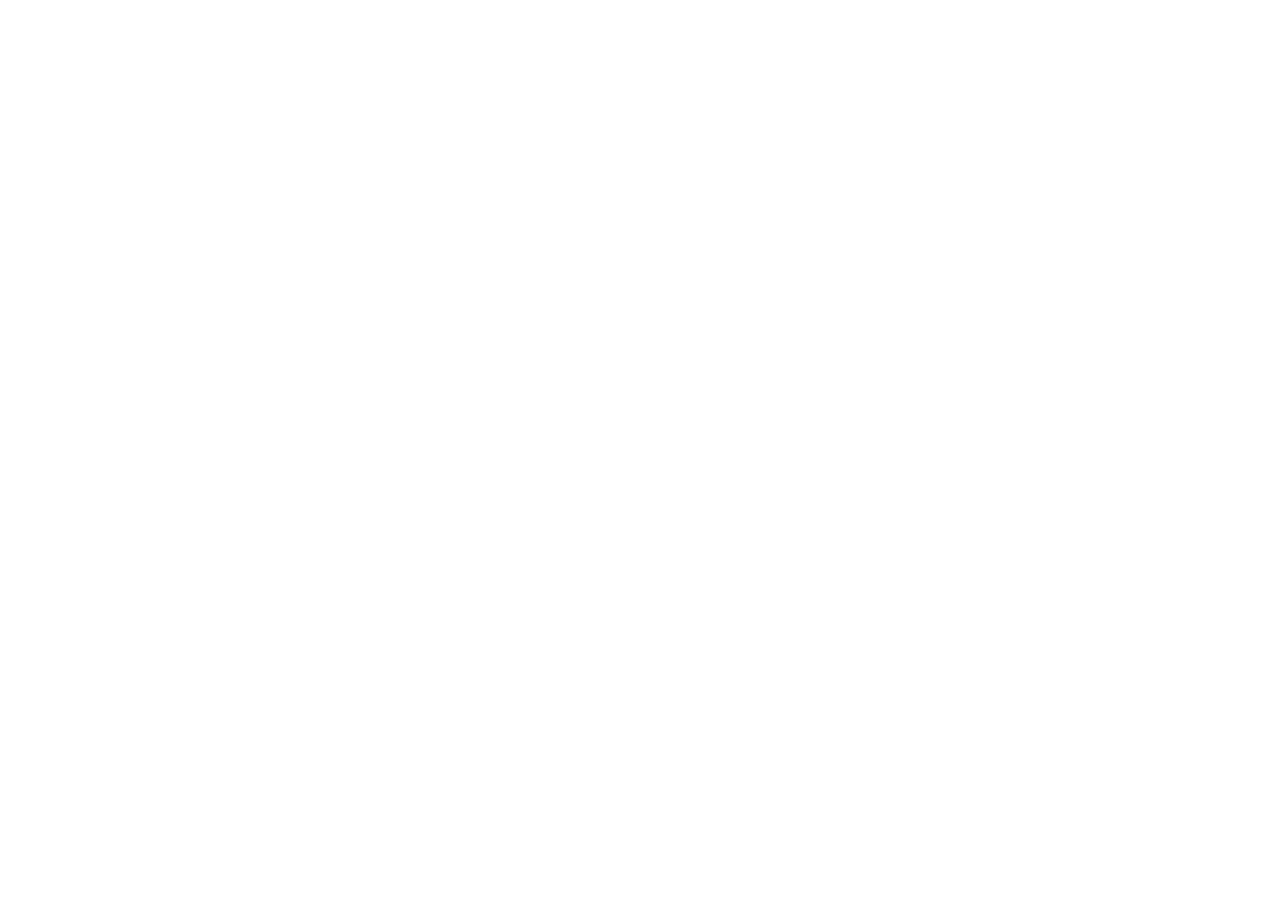
==== index.html @ d4f6c29e "Primeiro commit - Prazo Certo" ====
<!DOCTYPE html>
<html lang="en">
<head>
    <meta charset="UTF-8">
    <meta name="viewport" content="width=device-width, initial-scale=1.0">
    <title>Prazo Certo</title>
</head>
<body>
    
</body>
</html>
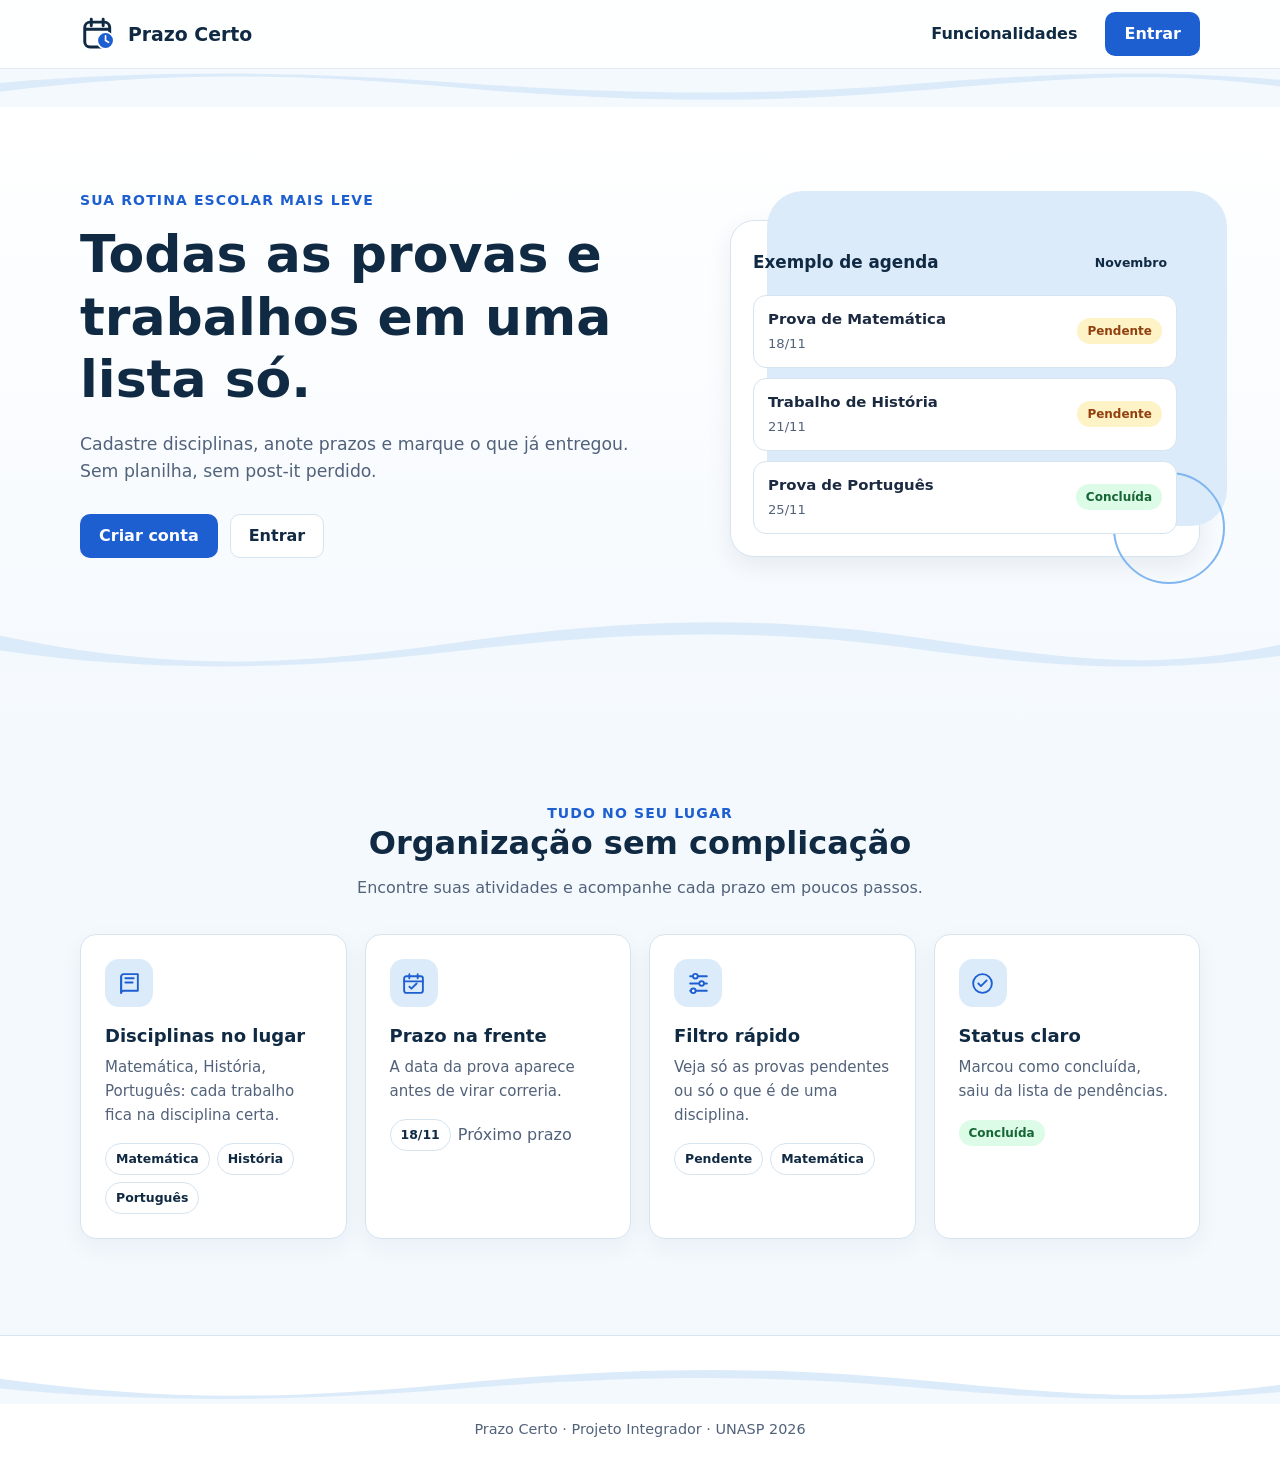
==== commit 3145f751: "Inicio FrontEnd" ====
--- a/index.html
+++ b/index.html
@@ -1,11 +1,131 @@
-<!DOCTYPE html>
-<html lang="en">
+<!doctype html>
+<html lang="pt-BR">
 <head>
-    <meta charset="UTF-8">
-    <meta name="viewport" content="width=device-width, initial-scale=1.0">
-    <title>Prazo Certo</title>
+  <meta charset="utf-8">
+  <meta name="viewport" content="width=device-width, initial-scale=1">
+  <meta name="description" content="Organize provas, trabalhos e prazos escolares em uma agenda simples.">
+  <title>Prazo Certo — sua agenda escolar</title>
+  <link rel="icon" href="img/favicon.svg" type="image/svg+xml">
+  <link rel="stylesheet" href="css/estilo.css">
 </head>
 <body>
-    
+  <header class="site-header" aria-label="Cabeçalho principal">
+    <div class="container header-inner">
+      <a class="brand" href="index.html" aria-label="Prazo Certo — início">
+        <img src="img/logo.svg" width="38" height="38" alt="">
+        <span>Prazo Certo</span>
+      </a>
+      <nav class="header-nav" aria-label="Navegação principal">
+        <a class="features-link" href="#funcionalidades">Funcionalidades</a>
+        <a class="button" href="pages/login.html">Entrar</a>
+      </nav>
+    </div>
+  </header>
+  <img class="hero-wave hero-wave--top" src="img/onda.svg" width="1440" height="120" alt="">
+
+  <main aria-label="Conteúdo principal">
+    <section class="hero" aria-label="Apresentação do Prazo Certo">
+      <div class="container hero-grid">
+        <div class="hero-copy">
+          <p class="eyebrow">Sua rotina escolar mais leve</p>
+          <h1>Todas as provas e trabalhos em uma lista só.</h1>
+          <p>Cadastre disciplinas, anote prazos e marque o que já entregou. Sem planilha, sem post-it perdido.</p>
+          <div class="hero-actions">
+            <a class="button" href="pages/cadastro.html">Criar conta</a>
+            <a class="button button--secondary" href="pages/login.html">Entrar</a>
+          </div>
+        </div>
+
+        <div class="hero-visual">
+          <img class="hero-art" src="img/hero-calendario.svg" width="480" height="360" alt="">
+          <div class="hero-preview" aria-label="Exemplo de agenda">
+          <div class="preview-top">
+            <strong>Exemplo de agenda</strong>
+            <span class="preview-date">Novembro</span>
+          </div>
+          <ul class="preview-list">
+            <li class="preview-item">
+              <div>
+                <strong>Prova de Matemática</strong>
+                <time datetime="2026-11-18">18/11</time>
+              </div>
+              <span class="badge badge--pending">Pendente</span>
+            </li>
+            <li class="preview-item">
+              <div>
+                <strong>Trabalho de História</strong>
+                <time datetime="2026-11-21">21/11</time>
+              </div>
+              <span class="badge badge--pending">Pendente</span>
+            </li>
+            <li class="preview-item">
+              <div>
+                <strong>Prova de Português</strong>
+                <time datetime="2026-11-25">25/11</time>
+              </div>
+              <span class="badge badge--done">Concluída</span>
+            </li>
+          </ul>
+          </div>
+        </div>
+      </div>
+      <img class="hero-wave" src="img/onda.svg" width="1440" height="120" alt="">
+    </section>
+
+    <section class="features" id="funcionalidades" aria-label="Funcionalidades do Prazo Certo">
+      <div class="container">
+        <div class="section-heading">
+          <p class="eyebrow">Tudo no seu lugar</p>
+          <h2>Organização sem complicação</h2>
+          <p>Encontre suas atividades e acompanhe cada prazo em poucos passos.</p>
+        </div>
+
+        <div class="feature-grid">
+          <article class="feature-card">
+            <div class="feature-icon" aria-hidden="true">
+              <svg width="25" height="25" viewBox="0 0 24 24" fill="none" stroke="currentColor" stroke-width="1.8" stroke-linecap="round" stroke-linejoin="round"><path d="M4 5.5A2.5 2.5 0 0 1 6.5 3H20v16H6.5A2.5 2.5 0 0 0 4 21V5.5Z"/><path d="M4 5.5V21M8 7h8M8 11h7"/></svg>
+            </div>
+            <h3>Disciplinas no lugar</h3>
+            <p>Matemática, História, Português: cada trabalho fica na disciplina certa.</p>
+            <div class="feature-example" aria-label="Exemplos de disciplinas">
+              <span class="chip">Matemática</span><span class="chip">História</span><span class="chip">Português</span>
+            </div>
+          </article>
+
+          <article class="feature-card">
+            <div class="feature-icon" aria-hidden="true">
+              <svg width="25" height="25" viewBox="0 0 24 24" fill="none" stroke="currentColor" stroke-width="1.8" stroke-linecap="round" stroke-linejoin="round"><rect x="3" y="5" width="18" height="16" rx="2"/><path d="M16 3v4M8 3v4M3 10h18"/><path d="m8 15 2 2 5-5"/></svg>
+            </div>
+            <h3>Prazo na frente</h3>
+            <p>A data da prova aparece antes de virar correria.</p>
+            <div class="feature-example"><span class="chip">18/11</span><span class="muted">Próximo prazo</span></div>
+          </article>
+
+          <article class="feature-card">
+            <div class="feature-icon" aria-hidden="true">
+              <svg width="25" height="25" viewBox="0 0 24 24" fill="none" stroke="currentColor" stroke-width="1.8" stroke-linecap="round" stroke-linejoin="round"><path d="M4 5h16M4 12h16M4 19h16"/><circle cx="9" cy="5" r="2.2" fill="#fff"/><circle cx="15" cy="12" r="2.2" fill="#fff"/><circle cx="7" cy="19" r="2.2" fill="#fff"/></svg>
+            </div>
+            <h3>Filtro rápido</h3>
+            <p>Veja só as provas pendentes ou só o que é de uma disciplina.</p>
+            <div class="feature-example"><span class="chip">Pendente</span><span class="chip">Matemática</span></div>
+          </article>
+
+          <article class="feature-card">
+            <div class="feature-icon" aria-hidden="true">
+              <svg width="25" height="25" viewBox="0 0 24 24" fill="none" stroke="currentColor" stroke-width="1.8" stroke-linecap="round" stroke-linejoin="round"><circle cx="12" cy="12" r="9"/><path d="m8 12 2.5 2.5L16 9"/></svg>
+            </div>
+            <h3>Status claro</h3>
+            <p>Marcou como concluída, saiu da lista de pendências.</p>
+            <div class="feature-example"><span class="badge badge--done">Concluída</span></div>
+          </article>
+        </div>
+      </div>
+    </section>
+  </main>
+
+  <footer class="site-footer" aria-label="Rodapé">
+    <img class="footer-wave" src="img/onda.svg" width="1440" height="120" alt="">
+    <div class="container"><p>Prazo Certo · Projeto Integrador · UNASP 2026</p></div>
+  </footer>
 </body>
-</html>+</html>
--- a/css/estilo.css
+++ b/css/estilo.css
@@ -0,0 +1,1436 @@
+:root {
+  --azul-noite: #102A43;
+  --azul-noite-2: #0B1F33;
+  --azul-acao: #1D5FD1;
+  --azul-acao-hover: #174BA8;
+  --azul-300: #7FB6F0;
+  --azul-100: #DCEBFA;
+  --fundo: #F4F9FE;
+  --superficie: #FFFFFF;
+  --borda: #D6E4F0;
+  --texto: #1B2A41;
+  --texto-suave: #52627A;
+  --ambar-fundo: #FEF3C7;
+  --ambar-texto: #92400E;
+  --verde-fundo: #DCFCE7;
+  --verde-texto: #166534;
+  --vermelho: #B42318;
+  --vermelho-hover: #912018;
+  --foco: #1D5FD1;
+  --foco-claro: #8CC8FF;
+}
+
+*,
+*::before,
+*::after {
+  box-sizing: border-box;
+}
+
+html {
+  scroll-behavior: smooth;
+  scroll-padding-top: 88px;
+}
+
+body {
+  min-width: 320px;
+  min-height: 100dvh;
+  margin: 0;
+  color: var(--texto);
+  background: var(--fundo);
+  font-family: "Nunito Sans", "Segoe UI", system-ui, sans-serif;
+  font-size: 16px;
+  line-height: 1.6;
+}
+
+h1,
+h2,
+h3,
+p {
+  margin-top: 0;
+}
+
+h1,
+h2,
+h3 {
+  color: var(--azul-noite);
+  font-family: "Nunito", "Segoe UI", system-ui, sans-serif;
+  font-weight: 800;
+  line-height: 1.2;
+}
+
+h1 {
+  font-size: clamp(2rem, 1.4rem + 3vw, 3.25rem);
+  overflow-wrap: anywhere;
+}
+
+h2 {
+  font-size: clamp(1.5rem, 1.2rem + 1.5vw, 2rem);
+}
+
+h3 {
+  font-size: 1.125rem;
+}
+
+p {
+  color: var(--texto-suave);
+}
+
+a {
+  color: var(--azul-acao);
+  text-underline-offset: 3px;
+  transition: color 150ms ease;
+}
+
+a:hover {
+  color: var(--azul-acao-hover);
+}
+
+button,
+input,
+select,
+textarea {
+  font: inherit;
+}
+
+button,
+.button {
+  display: inline-flex;
+  min-height: 44px;
+  align-items: center;
+  justify-content: center;
+  gap: 8px;
+  padding: 10px 18px;
+  border: 1px solid transparent;
+  border-radius: 10px;
+  background: var(--azul-acao);
+  color: #fff;
+  cursor: pointer;
+  font-weight: 700;
+  line-height: 1.25;
+  text-align: center;
+  text-decoration: none;
+  transition: background-color 150ms ease, border-color 150ms ease, color 150ms ease, transform 150ms ease;
+}
+
+button:hover,
+.button:hover {
+  background: var(--azul-acao-hover);
+  color: #fff;
+}
+
+button:active,
+.button:active {
+  transform: translateY(1px);
+}
+
+button:disabled {
+  cursor: not-allowed;
+  opacity: .6;
+}
+
+.button--secondary,
+.button--outline {
+  border-color: var(--borda);
+  background: var(--superficie);
+  color: var(--azul-noite);
+}
+
+.button--secondary:hover,
+.button--outline:hover {
+  border-color: var(--azul-300);
+  background: var(--azul-100);
+  color: var(--azul-noite);
+}
+
+.button--danger,
+button.button--danger {
+  background: var(--vermelho);
+}
+
+.button--danger:hover,
+button.button--danger:hover {
+  background: var(--vermelho-hover);
+}
+
+button:focus-visible,
+a:focus-visible,
+input:focus-visible,
+select:focus-visible,
+textarea:focus-visible,
+summary:focus-visible {
+  outline: 3px solid var(--foco);
+  outline-offset: 2px;
+}
+
+img,
+svg {
+  max-width: 100%;
+}
+
+svg {
+  flex: 0 0 auto;
+}
+
+.skip-link {
+  position: fixed;
+  z-index: 1000;
+  top: 8px;
+  left: 8px;
+  padding: 10px 14px;
+  transform: translateY(-150%);
+  border-radius: 8px;
+  background: #fff;
+  color: var(--azul-noite);
+}
+
+.skip-link:focus {
+  transform: translateY(0);
+}
+
+.container {
+  width: min(100% - 32px, 1120px);
+  margin-inline: auto;
+}
+
+.eyebrow {
+  margin-bottom: 12px;
+  color: var(--azul-acao);
+  font-size: .875rem;
+  font-weight: 800;
+  letter-spacing: .08em;
+  text-transform: uppercase;
+}
+
+.muted {
+  color: var(--texto-suave);
+}
+
+.brand {
+  display: inline-flex;
+  align-items: center;
+  gap: 10px;
+  color: var(--azul-noite);
+  font-family: "Nunito", "Segoe UI", system-ui, sans-serif;
+  font-size: 1.18rem;
+  font-weight: 800;
+  text-decoration: none;
+  white-space: nowrap;
+}
+
+.brand img {
+  width: 38px;
+  height: 38px;
+}
+
+/* Landing page */
+.site-header {
+  position: relative;
+  z-index: 5;
+  min-height: 68px;
+  border-bottom: 1px solid rgba(214, 228, 240, .72);
+  background: rgba(255, 255, 255, .94);
+}
+
+.header-inner {
+  display: flex;
+  min-height: 68px;
+  align-items: center;
+  justify-content: space-between;
+  gap: 16px;
+}
+
+.header-nav {
+  display: flex;
+  align-items: center;
+  gap: 28px;
+}
+
+.header-nav a:not(.button) {
+  color: var(--azul-noite);
+  font-weight: 700;
+  text-decoration: none;
+}
+
+.header-nav a:not(.button):hover {
+  color: var(--azul-acao);
+}
+
+.hero {
+  position: relative;
+  overflow: hidden;
+  padding: 64px 0 76px;
+  background: linear-gradient(180deg, #fff 0%, var(--fundo) 100%);
+}
+
+.hero-grid {
+  display: grid;
+  align-items: center;
+  gap: 48px;
+}
+
+.hero-copy {
+  position: relative;
+  z-index: 2;
+}
+
+.hero-copy h1 {
+  max-width: 650px;
+  margin-bottom: 20px;
+}
+
+.hero-copy > p:not(.eyebrow) {
+  max-width: 570px;
+  margin-bottom: 28px;
+  font-size: 1.08rem;
+}
+
+.hero-actions {
+  display: flex;
+  flex-wrap: wrap;
+  gap: 12px;
+}
+
+.hero-visual {
+  position: relative;
+  width: min(100%, 470px);
+  justify-self: center;
+}
+
+.hero-art {
+  position: absolute;
+  z-index: 0;
+  right: -18px;
+  bottom: -38px;
+  width: 100%;
+  height: auto;
+  pointer-events: none;
+}
+
+.hero-preview {
+  position: relative;
+  z-index: 1;
+  width: 100%;
+  margin-top: 30px;
+  padding: 28px 22px 22px;
+  border: 1px solid var(--borda);
+  border-radius: 24px;
+  background: var(--superficie);
+  box-shadow: 0 8px 24px rgba(16, 42, 67, .08);
+}
+
+.hero-preview::before {
+  position: absolute;
+  z-index: -1;
+  inset: -30px -28px 30px 36px;
+  border-radius: 36px;
+  background: var(--azul-100);
+  content: "";
+}
+
+.hero-preview::after {
+  position: absolute;
+  z-index: -1;
+  right: -26px;
+  bottom: -28px;
+  width: 112px;
+  height: 112px;
+  border: 2px solid var(--azul-300);
+  border-radius: 50%;
+  content: "";
+}
+
+.preview-top {
+  display: flex;
+  align-items: center;
+  justify-content: space-between;
+  gap: 12px;
+  margin-bottom: 18px;
+}
+
+.preview-top strong {
+  color: var(--azul-noite);
+  font-family: "Nunito", "Segoe UI", system-ui, sans-serif;
+  font-size: 1.05rem;
+}
+
+.preview-date {
+  padding: 4px 10px;
+  border-radius: 999px;
+  background: var(--azul-100);
+  color: var(--azul-noite);
+  font-size: .78rem;
+  font-weight: 800;
+}
+
+.preview-list {
+  display: grid;
+  gap: 10px;
+  margin: 0;
+  padding: 0;
+  list-style: none;
+}
+
+.preview-item {
+  display: flex;
+  align-items: center;
+  justify-content: space-between;
+  gap: 12px;
+  padding: 13px 14px;
+  border: 1px solid var(--borda);
+  border-radius: 13px;
+  background: #fff;
+}
+
+.preview-item strong {
+  display: block;
+  color: var(--texto);
+  font-size: .93rem;
+  line-height: 1.35;
+}
+
+.preview-item time {
+  display: block;
+  margin-top: 4px;
+  color: var(--texto-suave);
+  font-size: .82rem;
+}
+
+.badge {
+  display: inline-flex;
+  min-height: 26px;
+  align-items: center;
+  justify-content: center;
+  padding: 4px 10px;
+  border-radius: 999px;
+  font-size: .75rem;
+  font-weight: 800;
+  line-height: 1.2;
+  white-space: nowrap;
+}
+
+.badge--pending {
+  background: var(--ambar-fundo);
+  color: var(--ambar-texto);
+}
+
+.badge--done {
+  background: var(--verde-fundo);
+  color: var(--verde-texto);
+}
+
+.badge--neutral {
+  background: #EEF3F8;
+  color: var(--azul-noite);
+}
+
+.hero-wave {
+  display: block;
+  width: 100%;
+  height: 64px;
+  margin-top: 52px;
+}
+
+.hero-wave--top {
+  height: 38px;
+  margin-top: 0;
+  transform: scaleY(-1);
+}
+
+.footer-wave {
+  display: block;
+  width: 100%;
+  height: 42px;
+  margin-bottom: 14px;
+}
+
+.features {
+  padding: 36px 0 76px;
+}
+
+.section-heading {
+  max-width: 650px;
+  margin: 0 auto 34px;
+  text-align: center;
+}
+
+.section-heading h2 {
+  margin-bottom: 12px;
+}
+
+.section-heading p {
+  margin-bottom: 0;
+}
+
+.feature-grid {
+  display: grid;
+  grid-template-columns: 1fr;
+  gap: 16px;
+}
+
+.feature-card {
+  min-height: 220px;
+  padding: 24px;
+  border: 1px solid var(--borda);
+  border-radius: 16px;
+  background: #fff;
+  box-shadow: 0 8px 24px rgba(16, 42, 67, .05);
+}
+
+.feature-icon {
+  display: grid;
+  width: 48px;
+  height: 48px;
+  place-items: center;
+  margin-bottom: 18px;
+  border-radius: 14px;
+  background: var(--azul-100);
+  color: var(--azul-acao);
+}
+
+.feature-card h3 {
+  margin-bottom: 8px;
+}
+
+.feature-card p {
+  margin-bottom: 16px;
+  font-size: .94rem;
+}
+
+.feature-example {
+  display: flex;
+  min-height: 28px;
+  flex-wrap: wrap;
+  align-items: center;
+  gap: 7px;
+}
+
+.chip {
+  display: inline-flex;
+  align-items: center;
+  padding: 5px 10px;
+  border: 1px solid var(--borda);
+  border-radius: 999px;
+  background: #fff;
+  color: var(--azul-noite);
+  font-size: .78rem;
+  font-weight: 700;
+}
+
+.site-footer {
+  padding: 26px 0;
+  border-top: 1px solid var(--borda);
+  background: #fff;
+  text-align: center;
+}
+
+.site-footer p {
+  margin: 0;
+  font-size: .9rem;
+}
+
+/* Login and registration */
+.auth-layout {
+  display: grid;
+  min-height: 100dvh;
+  background: var(--fundo);
+}
+
+.auth-brand-panel {
+  position: relative;
+  overflow: hidden;
+  display: flex;
+  min-height: 120px;
+  flex-direction: column;
+  justify-content: center;
+  padding: 22px 24px;
+  background-color: var(--azul-noite);
+  background-image: radial-gradient(rgba(127, 182, 240, .19) 1px, transparent 1px);
+  background-size: 18px 18px;
+  color: #fff;
+}
+
+.brand--light {
+  color: #fff;
+}
+
+.brand--light img {
+  width: 36px;
+  height: 36px;
+}
+
+.auth-brand-content {
+  width: min(100%, 480px);
+  margin-inline: auto;
+}
+
+.auth-brand-panel h1 {
+  margin: 18px 0 8px;
+  color: #fff;
+  font-size: clamp(1.7rem, 1.3rem + 1.5vw, 2.35rem);
+}
+
+.auth-brand-panel > .auth-brand-content > p {
+  max-width: 390px;
+  margin-bottom: 0;
+  color: #DCEBFA;
+}
+
+.auth-timeline {
+  display: none;
+  margin: 34px 0 0;
+  padding: 0;
+  list-style: none;
+}
+
+.auth-timeline li {
+  position: relative;
+  min-height: 58px;
+  padding: 0 0 23px 34px;
+  color: #fff;
+  font-weight: 700;
+}
+
+.auth-timeline li::before {
+  position: absolute;
+  top: 7px;
+  left: 0;
+  width: 13px;
+  height: 13px;
+  border: 3px solid var(--azul-300);
+  border-radius: 50%;
+  background: var(--azul-noite);
+  content: "";
+}
+
+.auth-timeline li:not(:last-child)::after {
+  position: absolute;
+  top: 22px;
+  bottom: -1px;
+  left: 6px;
+  border-left: 2px dashed rgba(220, 235, 250, .55);
+  content: "";
+}
+
+.auth-timeline time {
+  display: block;
+  color: #B9D8F8;
+  font-size: .85rem;
+  font-weight: 600;
+}
+
+.auth-main {
+  display: grid;
+  place-items: center;
+  padding: 28px 16px;
+}
+
+.auth-card {
+  width: min(100%, 420px);
+  padding: 24px;
+  border: 1px solid var(--borda);
+  border-radius: 24px;
+  background: #fff;
+  box-shadow: 0 8px 24px rgba(16, 42, 67, .08);
+}
+
+.auth-card h2 {
+  margin-bottom: 8px;
+}
+
+.auth-card > p {
+  margin-bottom: 24px;
+}
+
+.form-stack,
+.field-group {
+  display: grid;
+  gap: 16px;
+}
+
+.field {
+  display: grid;
+  gap: 7px;
+}
+
+.field label {
+  color: var(--azul-noite);
+  font-size: .9rem;
+  font-weight: 800;
+}
+
+.field input,
+.field select,
+.field textarea {
+  width: 100%;
+  min-height: 46px;
+  padding: 10px 12px;
+  border: 1px solid #AFC4D8;
+  border-radius: 10px;
+  background: #fff;
+  color: var(--texto);
+}
+
+.field textarea {
+  min-height: 110px;
+  resize: vertical;
+}
+
+.field input::placeholder,
+.field textarea::placeholder {
+  color: #66768A;
+  opacity: 1;
+}
+
+.field input:focus,
+.field select:focus,
+.field textarea:focus {
+  border-color: var(--foco);
+}
+
+.field-help {
+  margin: -8px 0 0;
+  font-size: .8rem;
+}
+
+.form-error {
+  padding: 10px 12px;
+  border: 1px solid #F3B6B1;
+  border-radius: 10px;
+  background: #FEF2F1;
+  color: var(--vermelho);
+  font-size: .9rem;
+  font-weight: 700;
+}
+
+.auth-submit {
+  width: 100%;
+  margin-top: 4px;
+}
+
+.auth-divider {
+  display: flex;
+  align-items: center;
+  gap: 12px;
+  margin: 18px 0;
+  color: var(--texto-suave);
+  font-size: .85rem;
+}
+
+.auth-divider::before,
+.auth-divider::after {
+  height: 1px;
+  flex: 1;
+  background: var(--borda);
+  content: "";
+}
+
+.auth-links {
+  display: grid;
+  gap: 12px;
+  text-align: center;
+}
+
+.auth-links--spaced {
+  margin-top: 20px;
+}
+
+.auth-links a {
+  font-size: .92rem;
+  font-weight: 700;
+}
+
+/* App shell */
+.app-shell {
+  min-height: 100dvh;
+}
+
+.sidebar {
+  position: relative;
+  display: flex;
+  flex-direction: column;
+  gap: 20px;
+  padding: 16px;
+  background: var(--azul-noite);
+  color: #fff;
+}
+
+.sidebar-topline {
+  display: flex;
+  min-height: 44px;
+  align-items: center;
+  justify-content: space-between;
+  gap: 12px;
+  padding-right: 82px;
+}
+
+.sidebar-user {
+  display: none;
+  min-width: 0;
+  text-align: right;
+}
+
+.sidebar-user strong,
+.sidebar-user span {
+  display: block;
+  overflow-wrap: anywhere;
+}
+
+.sidebar-user strong {
+  color: #fff;
+  font-size: .9rem;
+}
+
+.sidebar-user span {
+  color: #C5D8EA;
+  font-size: .78rem;
+}
+
+.sidebar-nav {
+  display: flex;
+  flex-wrap: wrap;
+  gap: 8px;
+}
+
+.sidebar-nav a {
+  display: inline-flex;
+  min-height: 44px;
+  align-items: center;
+  gap: 9px;
+  padding: 9px 13px;
+  border-radius: 10px;
+  color: #EAF4FF;
+  font-weight: 700;
+  text-decoration: none;
+}
+
+.sidebar-nav a:hover,
+.sidebar-nav a[aria-current="page"] {
+  background: rgba(220, 235, 250, .14);
+  color: #fff;
+}
+
+.sidebar-nav svg {
+  width: 19px;
+  height: 19px;
+}
+
+.sidebar-bottom {
+  position: absolute;
+  top: 16px;
+  right: 16px;
+  display: flex;
+  align-items: center;
+  justify-content: flex-end;
+}
+
+.sidebar-bottom .button {
+  min-height: 40px;
+  padding: 8px 12px;
+  border-color: rgba(220, 235, 250, .32);
+  background: transparent;
+  color: #fff;
+}
+
+.sidebar-bottom .button:hover {
+  background: rgba(220, 235, 250, .14);
+}
+
+.app-content {
+  width: min(100%, 1152px);
+  margin-inline: auto;
+  padding: 32px 16px 56px;
+}
+
+.page-heading {
+  display: flex;
+  flex-wrap: wrap;
+  align-items: flex-end;
+  justify-content: space-between;
+  gap: 18px;
+  margin-bottom: 28px;
+}
+
+.page-heading h1 {
+  margin-bottom: 7px;
+  font-size: clamp(1.8rem, 1.4rem + 1.8vw, 2.5rem);
+}
+
+.page-heading p {
+  margin-bottom: 0;
+}
+
+.heading-title-row {
+  display: flex;
+  flex-wrap: wrap;
+  align-items: center;
+  gap: 12px;
+}
+
+.count-pill {
+  display: inline-flex;
+  align-items: center;
+  padding: 5px 11px;
+  border-radius: 999px;
+  background: var(--azul-100);
+  color: var(--azul-noite);
+  font-size: .8rem;
+  font-weight: 800;
+}
+
+.panel {
+  padding: 20px;
+  border: 1px solid var(--borda);
+  border-radius: 16px;
+  background: #fff;
+  box-shadow: 0 8px 24px rgba(16, 42, 67, .05);
+}
+
+.filters {
+  display: grid;
+  gap: 14px;
+  margin-bottom: 22px;
+}
+
+.filters .field {
+  min-width: 0;
+}
+
+.filters .button {
+  align-self: end;
+  width: 100%;
+}
+
+.list-heading {
+  display: none;
+}
+
+.activity-list,
+.discipline-list {
+  display: grid;
+  gap: 12px;
+  margin: 0;
+  padding: 0;
+  list-style: none;
+}
+
+.activity-card,
+.discipline-card {
+  display: grid;
+  gap: 16px;
+  padding: 18px;
+  border: 1px solid var(--borda);
+  border-radius: 14px;
+  background: #fff;
+}
+
+.activity-main h3,
+.discipline-main h3 {
+  margin-bottom: 4px;
+  overflow-wrap: anywhere;
+}
+
+.activity-main p,
+.discipline-main p {
+  margin: 0;
+  font-size: .9rem;
+}
+
+.activity-meta {
+  display: grid;
+  grid-template-columns: repeat(2, minmax(0, 1fr));
+  gap: 12px;
+}
+
+.meta-cell {
+  display: grid;
+  align-content: start;
+  gap: 4px;
+}
+
+.meta-label {
+  color: var(--texto-suave);
+  font-size: .75rem;
+  font-weight: 700;
+}
+
+.activity-actions {
+  display: flex;
+  align-items: center;
+  gap: 6px;
+}
+
+.icon-button {
+  display: inline-grid;
+  width: 44px;
+  min-width: 44px;
+  height: 44px;
+  min-height: 44px;
+  place-items: center;
+  padding: 0;
+  border: 1px solid var(--borda);
+  border-radius: 10px;
+  background: #fff;
+  color: var(--azul-noite);
+}
+
+.icon-button:hover {
+  border-color: var(--azul-300);
+  background: var(--azul-100);
+  color: var(--azul-noite);
+}
+
+.icon-button--danger {
+  color: var(--vermelho);
+}
+
+.icon-button--danger:hover {
+  border-color: #F3B6B1;
+  background: #FEF2F1;
+  color: var(--vermelho-hover);
+}
+
+[data-status="concluida"] .activity-main h3 {
+  color: var(--texto-suave);
+  text-decoration: line-through;
+}
+
+[data-status="concluida"] .activity-main,
+[data-status="concluida"] .activity-meta {
+  opacity: .78;
+}
+
+[data-status="concluida"] [data-action="concluir"] {
+  display: none;
+}
+
+.state-box {
+  padding: 30px 18px;
+  border: 1px dashed #B7CDE0;
+  border-radius: 14px;
+  background: #FBFDFF;
+  text-align: center;
+}
+
+.state-box h2,
+.state-box h3 {
+  margin-bottom: 8px;
+}
+
+.state-box p {
+  max-width: 520px;
+  margin: 0 auto 16px;
+}
+
+.state-box--error {
+  border-color: #E8A8A2;
+  background: #FFF9F8;
+}
+
+.skeleton-list {
+  display: grid;
+  gap: 12px;
+}
+
+.skeleton-card {
+  display: grid;
+  gap: 12px;
+  padding: 18px;
+  border: 1px solid var(--borda);
+  border-radius: 14px;
+  background: #fff;
+}
+
+.skeleton-line {
+  display: block;
+  width: min(100%, 300px);
+  height: 12px;
+  border-radius: 999px;
+  background: #EAF1F8;
+}
+
+.skeleton-line--short {
+  width: 42%;
+}
+
+.skeleton-line--medium {
+  width: 68%;
+}
+
+.sr-only {
+  position: absolute;
+  width: 1px;
+  height: 1px;
+  overflow: hidden;
+  clip: rect(0, 0, 0, 0);
+  white-space: nowrap;
+  clip-path: inset(50%);
+}
+
+.dialog {
+  width: min(calc(100% - 24px), 560px);
+  max-height: min(90dvh, 760px);
+  overflow: auto;
+  padding: 24px;
+  border: 1px solid var(--borda);
+  border-radius: 24px;
+  background: #fff;
+  color: var(--texto);
+  box-shadow: 0 18px 55px rgba(16, 42, 67, .22);
+}
+
+.dialog::backdrop {
+  background: rgba(16, 42, 67, .58);
+}
+
+.dialog h2 {
+  margin-bottom: 8px;
+}
+
+.dialog-intro {
+  margin-bottom: 20px;
+}
+
+.dialog-form {
+  display: grid;
+  gap: 16px;
+}
+
+.dialog-actions {
+  display: flex;
+  flex-wrap: wrap;
+  justify-content: flex-end;
+  gap: 10px;
+  margin-top: 8px;
+}
+
+.dialog-warning {
+  padding: 12px 14px;
+  border-radius: 10px;
+  background: var(--ambar-fundo);
+  color: var(--ambar-texto);
+  font-size: .9rem;
+}
+
+.toast {
+  position: fixed;
+  z-index: 20;
+  right: 16px;
+  bottom: 16px;
+  max-width: min(420px, calc(100% - 32px));
+  padding: 12px 16px;
+  border: 1px solid #A7D9B4;
+  border-radius: 12px;
+  background: var(--verde-fundo);
+  color: var(--verde-texto);
+  box-shadow: 0 8px 24px rgba(16, 42, 67, .12);
+  font-weight: 700;
+}
+
+.discipline-form-panel {
+  margin-bottom: 24px;
+}
+
+.discipline-form {
+  display: grid;
+  gap: 14px;
+}
+
+.discipline-form .button {
+  align-self: end;
+}
+
+@media (min-width: 600px) {
+  .container {
+    width: min(100% - 48px, 1120px);
+  }
+
+  .feature-grid {
+    grid-template-columns: repeat(2, minmax(0, 1fr));
+    gap: 18px;
+  }
+
+  .auth-main {
+    padding: 40px 24px;
+  }
+
+  .auth-card {
+    padding: 32px;
+  }
+
+  .filters {
+    grid-template-columns: repeat(2, minmax(0, 1fr));
+  }
+
+  .filters .button {
+    width: auto;
+  }
+
+  .activity-meta {
+    grid-template-columns: repeat(2, minmax(0, 1fr));
+  }
+
+  .discipline-card {
+    grid-template-columns: minmax(0, 1fr) auto;
+    align-items: center;
+  }
+
+  .discipline-form {
+    grid-template-columns: minmax(0, 1fr) minmax(0, 1fr) auto;
+    align-items: end;
+  }
+}
+
+@media (min-width: 768px) {
+  .hero {
+    padding-top: 82px;
+  }
+
+  .features {
+    padding-top: 52px;
+    padding-bottom: 96px;
+  }
+
+  .feature-grid {
+    grid-template-columns: repeat(2, minmax(0, 1fr));
+  }
+
+  .auth-brand-panel {
+    min-height: 150px;
+    padding: 26px 32px;
+  }
+
+  .sidebar-user {
+    display: block;
+  }
+
+  .filters {
+    grid-template-columns: repeat(3, minmax(0, 1fr)) auto;
+    align-items: end;
+  }
+
+  .filters .button {
+    width: auto;
+  }
+
+}
+
+@media (min-width: 900px) {
+  .hero-grid {
+    grid-template-columns: minmax(0, 1.1fr) minmax(360px, .9fr);
+    gap: 52px;
+  }
+
+  .hero-visual {
+    justify-self: end;
+  }
+
+  .feature-grid {
+    grid-template-columns: repeat(4, minmax(0, 1fr));
+  }
+}
+
+@media (min-width: 1024px) {
+  .auth-layout {
+    grid-template-columns: minmax(0, 1fr) minmax(0, 1fr);
+  }
+
+  .auth-brand-panel {
+    min-height: 100dvh;
+    align-items: center;
+    padding: 48px;
+  }
+
+  .auth-brand-content {
+    width: min(100%, 490px);
+  }
+
+  .auth-brand-panel h1 {
+    margin-top: 42px;
+  }
+
+  .auth-timeline {
+    display: block;
+  }
+
+  .auth-main {
+    min-height: 100dvh;
+    padding: 48px;
+  }
+
+  .app-shell {
+    display: grid;
+    grid-template-columns: 240px minmax(0, 1fr);
+  }
+
+  .sidebar {
+    position: sticky;
+    top: 0;
+    height: 100dvh;
+    min-height: 600px;
+    justify-content: flex-start;
+    padding: 28px 18px 20px;
+  }
+
+  .sidebar-topline {
+    display: contents;
+    padding-right: 0;
+  }
+
+  .sidebar-user {
+    order: 2;
+    display: block;
+    margin-top: auto;
+    padding: 14px 8px 0;
+    text-align: left;
+  }
+
+  .sidebar-nav {
+    order: 1;
+    display: grid;
+    margin-top: 26px;
+  }
+
+  .sidebar-bottom {
+    position: static;
+    order: 3;
+    margin-top: 0;
+    justify-content: stretch;
+  }
+
+  .sidebar-bottom .button {
+    width: 100%;
+  }
+
+  .app-content {
+    padding: 48px 32px 64px;
+  }
+
+  .list-heading {
+    display: grid;
+    grid-template-columns: minmax(0, 1.2fr) minmax(240px, 1fr) auto;
+    gap: 18px;
+    padding: 0 18px 9px;
+    color: var(--texto-suave);
+    font-size: .76rem;
+    font-weight: 800;
+    text-transform: uppercase;
+    letter-spacing: .05em;
+  }
+
+  .activity-card {
+    grid-template-columns: minmax(0, 1.2fr) minmax(240px, 1fr) auto;
+    gap: 18px;
+    padding: 18px;
+  }
+}
+
+@media (max-width: 1023px) {
+  .sidebar {
+    position: relative;
+  }
+
+  .sidebar-bottom {
+    position: absolute;
+    top: 16px;
+    right: 16px;
+  }
+}
+
+@media (max-width: 767px) {
+  .header-nav .features-link {
+    display: none;
+  }
+
+  .hero-actions {
+    display: grid;
+    grid-template-columns: 1fr;
+  }
+
+  .hero-actions .button {
+    width: 100%;
+  }
+
+  .auth-brand-panel {
+    min-height: 104px;
+    padding: 18px 20px;
+  }
+
+  .auth-brand-panel h1 {
+    margin: 10px 0 4px;
+    font-size: 1.35rem;
+  }
+
+  .auth-brand-panel > .auth-brand-content > p {
+    font-size: .88rem;
+  }
+
+  .sidebar-topline {
+    align-items: center;
+  }
+
+  .sidebar-user {
+    display: block;
+  }
+
+  .sidebar-nav a {
+    flex: 1 1 auto;
+    justify-content: center;
+  }
+}
+
+@media (max-width: 479px) {
+  .auth-main {
+    padding: 20px 16px;
+  }
+
+  .auth-card {
+    padding: 20px;
+    border-radius: 18px;
+    box-shadow: none;
+  }
+
+  .hero {
+    padding-top: 48px;
+  }
+
+  .hero-preview {
+    margin-top: 20px;
+    padding: 20px 14px 16px;
+    border-radius: 18px;
+  }
+
+  .preview-item {
+    align-items: flex-start;
+    flex-direction: column;
+  }
+
+  .activity-card,
+  .discipline-card {
+    padding: 15px;
+  }
+
+  .activity-meta {
+    grid-template-columns: 1fr 1fr;
+  }
+
+  .panel {
+    padding: 15px;
+  }
+
+  .dialog {
+    width: calc(100% - 16px);
+    padding: 20px;
+    border-radius: 18px;
+  }
+}
+
+@media (prefers-reduced-motion: reduce) {
+  *,
+  *::before,
+  *::after {
+    scroll-behavior: auto !important;
+    transition-duration: .01ms !important;
+    animation-duration: .01ms !important;
+    animation-iteration-count: 1 !important;
+  }
+}
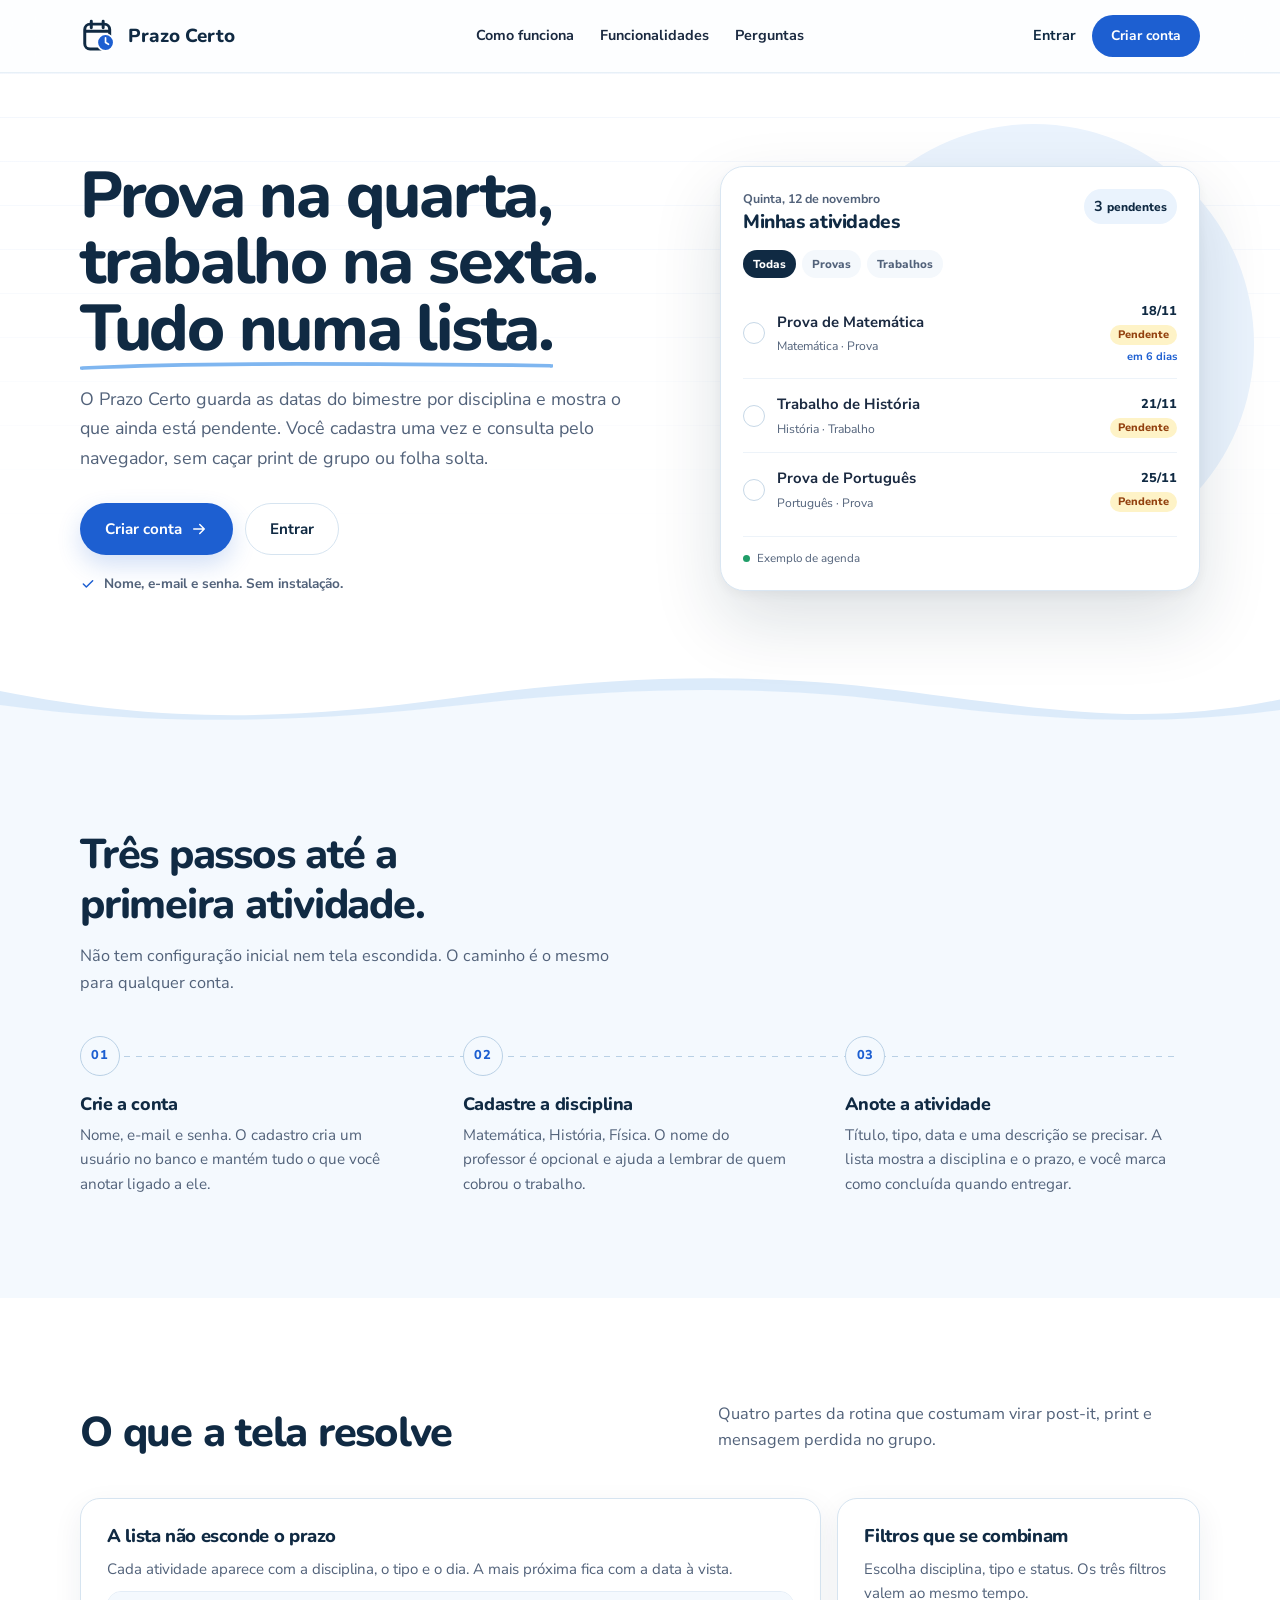
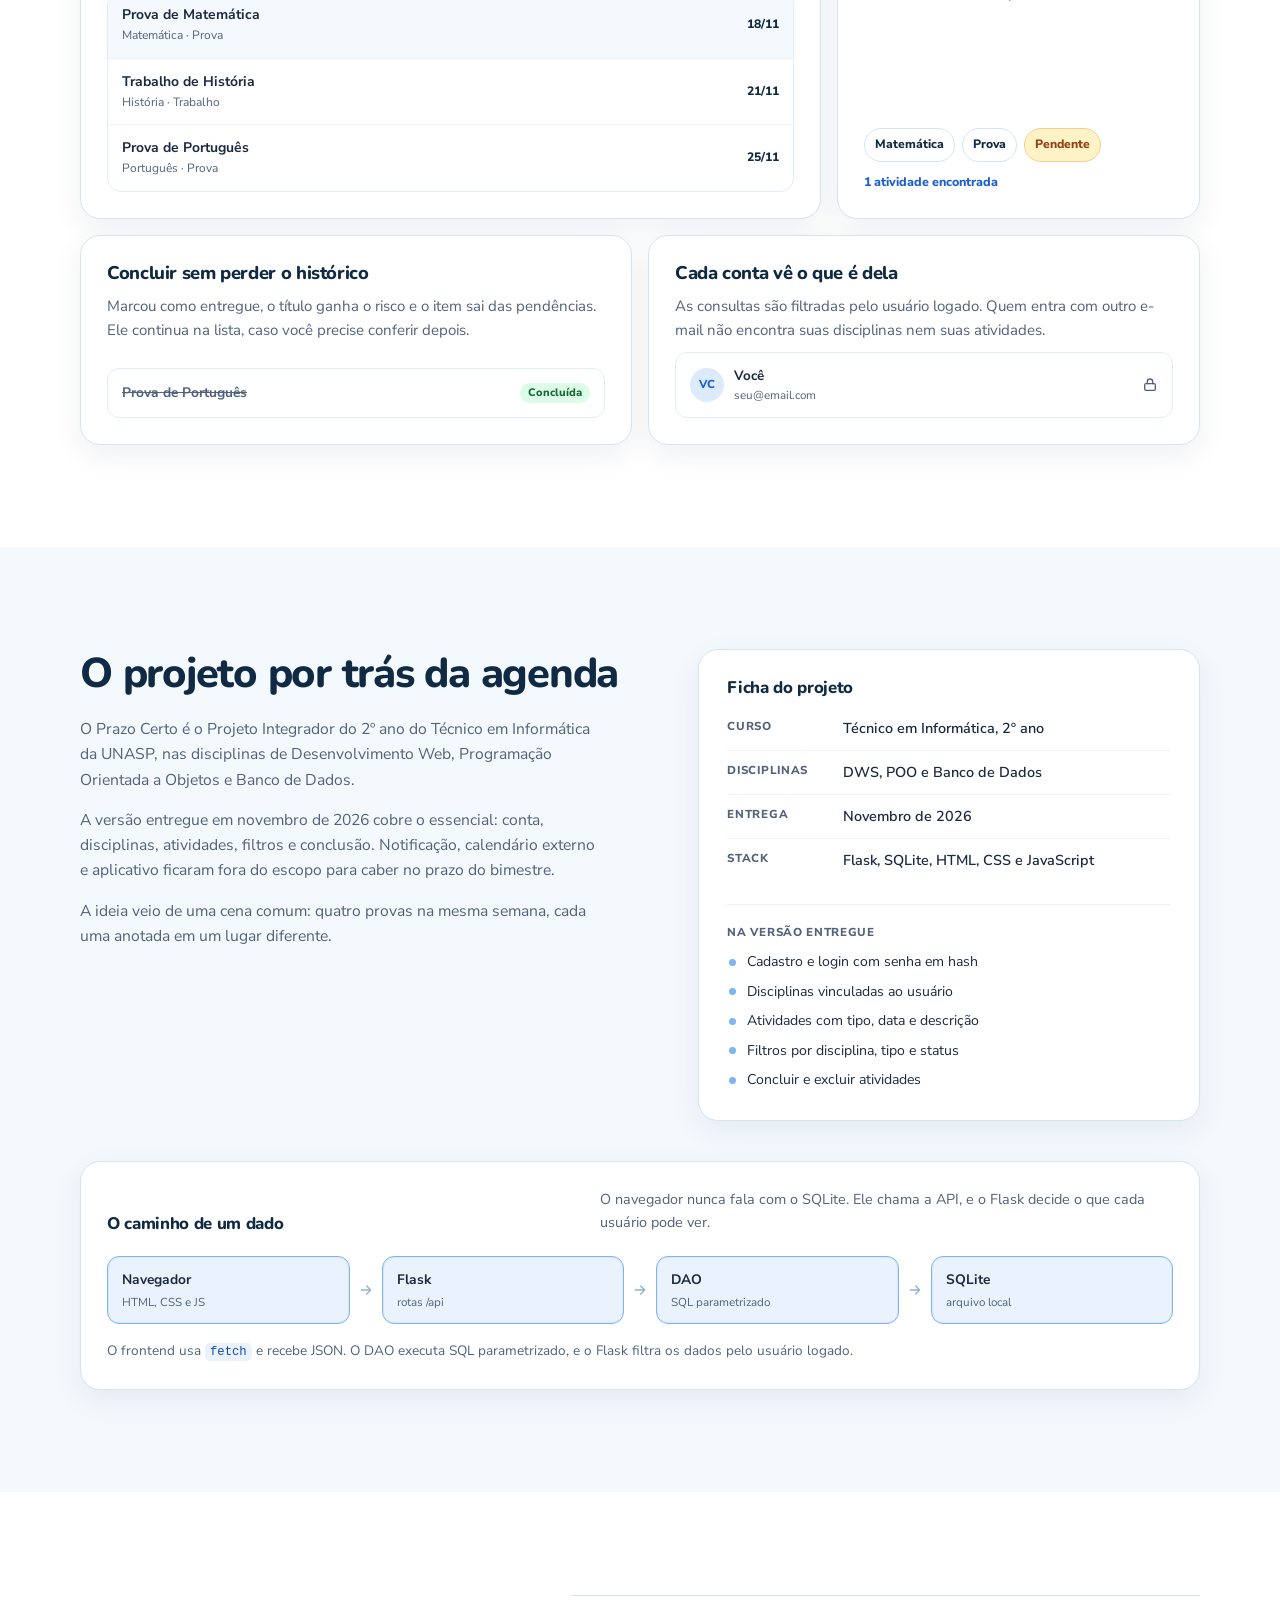
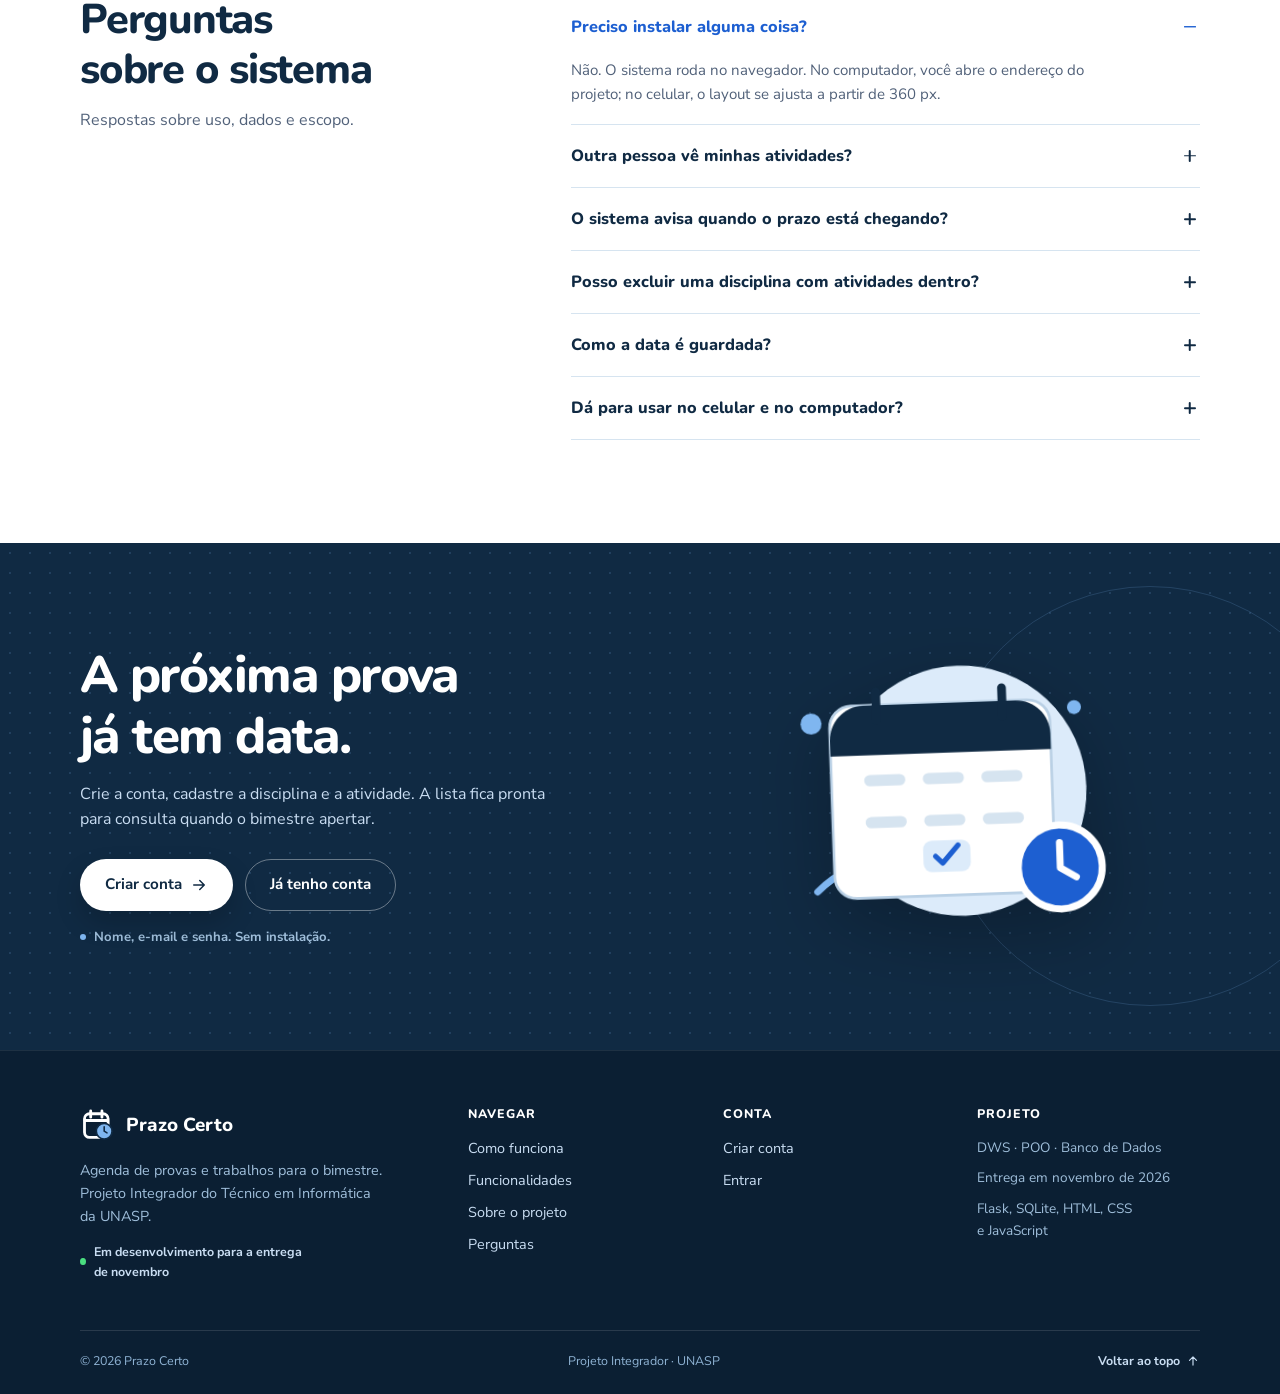
==== commit d763df10: "Atualização de FrondEnd junto com os wireframes do sistema (Arquivos DAO ja entregues" ====
--- a/index.html
+++ b/index.html
@@ -1,131 +1,399 @@
 <!doctype html>
-<html lang="pt-BR">
+<html lang="pt-BR" class="no-js">
 <head>
   <meta charset="utf-8">
   <meta name="viewport" content="width=device-width, initial-scale=1">
-  <meta name="description" content="Organize provas, trabalhos e prazos escolares em uma agenda simples.">
-  <title>Prazo Certo — sua agenda escolar</title>
+  <meta name="theme-color" content="#102A43">
+  <meta name="description" content="Agenda de provas e trabalhos para o bimestre. Cadastre disciplinas, anote prazos e marque o que já entregou. Projeto Integrador do Técnico em Informática da UNASP.">
+  <title>Prazo Certo: provas e trabalhos do bimestre em uma lista</title>
   <link rel="icon" href="img/favicon.svg" type="image/svg+xml">
+  <link rel="preload" href="img/fonts/nunito-sans-latin.woff2" as="font" type="font/woff2" crossorigin>
+  <link rel="preload" href="img/fonts/nunito-latin.woff2" as="font" type="font/woff2" crossorigin>
   <link rel="stylesheet" href="css/estilo.css">
+  <script>document.documentElement.classList.replace("no-js", "js");</script>
 </head>
-<body>
-  <header class="site-header" aria-label="Cabeçalho principal">
+<body id="topo">
+  <a class="skip-link" href="#conteudo">Pular para o conteúdo</a>
+
+  <header class="site-header" data-header>
     <div class="container header-inner">
-      <a class="brand" href="index.html" aria-label="Prazo Certo — início">
+      <a class="brand" href="index.html" aria-label="Prazo Certo, página inicial">
         <img src="img/logo.svg" width="38" height="38" alt="">
         <span>Prazo Certo</span>
       </a>
+
       <nav class="header-nav" aria-label="Navegação principal">
-        <a class="features-link" href="#funcionalidades">Funcionalidades</a>
-        <a class="button" href="pages/login.html">Entrar</a>
+        <a href="#como-funciona">Como funciona</a>
+        <a href="#funcionalidades">Funcionalidades</a>
+        <a href="#perguntas">Perguntas</a>
       </nav>
+
+      <div class="header-actions">
+        <a class="header-login" href="pages/login.html">Entrar</a>
+        <a class="button header-cta" href="pages/cadastro.html">Criar conta</a>
+      </div>
     </div>
   </header>
-  <img class="hero-wave hero-wave--top" src="img/onda.svg" width="1440" height="120" alt="">
-
-  <main aria-label="Conteúdo principal">
-    <section class="hero" aria-label="Apresentação do Prazo Certo">
+
+  <main id="conteudo">
+    <section class="hero" aria-labelledby="hero-title">
       <div class="container hero-grid">
         <div class="hero-copy">
-          <p class="eyebrow">Sua rotina escolar mais leve</p>
-          <h1>Todas as provas e trabalhos em uma lista só.</h1>
-          <p>Cadastre disciplinas, anote prazos e marque o que já entregou. Sem planilha, sem post-it perdido.</p>
+          <h1 id="hero-title">Prova na quarta, trabalho na sexta. <span class="hero-mark">Tudo numa lista.</span></h1>
+          <p class="hero-lead">O Prazo Certo guarda as datas do bimestre por disciplina e mostra o que ainda está pendente. Você cadastra uma vez e consulta pelo navegador, sem caçar print de grupo ou folha solta.</p>
+
           <div class="hero-actions">
-            <a class="button" href="pages/cadastro.html">Criar conta</a>
-            <a class="button button--secondary" href="pages/login.html">Entrar</a>
+            <a class="button button--lg" href="pages/cadastro.html">
+              Criar conta
+              <svg width="18" height="18" viewBox="0 0 24 24" fill="none" stroke="currentColor" stroke-width="2" stroke-linecap="round" stroke-linejoin="round" aria-hidden="true"><path d="M5 12h14M13 6l6 6-6 6"/></svg>
+            </a>
+            <a class="button button--lg button--secondary" href="pages/login.html">Entrar</a>
           </div>
+
+          <p class="hero-note">
+            <svg width="16" height="16" viewBox="0 0 24 24" fill="none" stroke="currentColor" stroke-width="2.2" stroke-linecap="round" stroke-linejoin="round" aria-hidden="true"><path d="m5 12 4.5 4.5L19 7"/></svg>
+            Nome, e-mail e senha. Sem instalação.
+          </p>
         </div>
 
         <div class="hero-visual">
-          <img class="hero-art" src="img/hero-calendario.svg" width="480" height="360" alt="">
-          <div class="hero-preview" aria-label="Exemplo de agenda">
-          <div class="preview-top">
-            <strong>Exemplo de agenda</strong>
-            <span class="preview-date">Novembro</span>
-          </div>
-          <ul class="preview-list">
-            <li class="preview-item">
+          <div class="hero-halo" aria-hidden="true"></div>
+
+          <article class="agenda-card" aria-label="Exemplo de agenda com três atividades">
+            <header class="agenda-head">
               <div>
-                <strong>Prova de Matemática</strong>
+                <p class="agenda-date">Quinta, 12 de novembro</p>
+                <h2 class="agenda-title">Minhas atividades</h2>
+              </div>
+              <span class="agenda-count"><strong data-agenda-count>3</strong> pendentes</span>
+            </header>
+
+            <div class="agenda-filters" aria-hidden="true">
+              <span class="agenda-filter is-active">Todas</span>
+              <span class="agenda-filter">Provas</span>
+              <span class="agenda-filter">Trabalhos</span>
+            </div>
+
+            <ul class="agenda-list">
+              <li class="agenda-item">
+                <span class="agenda-mark" aria-hidden="true">
+                  <svg viewBox="0 0 20 20"><path d="m4.5 10.5 3.5 3.5 7-8"/></svg>
+                </span>
+                <div class="agenda-body">
+                  <strong class="agenda-item-title">Prova de Matemática</strong>
+                  <span class="agenda-meta">Matemática · Prova</span>
+                </div>
+                <div class="agenda-side">
+                  <time datetime="2026-11-18">18/11</time>
+                  <span class="agenda-badge agenda-badge--pending">Pendente</span>
+                  <span class="agenda-when">em 6 dias</span>
+                </div>
+              </li>
+
+              <li class="agenda-item">
+                <span class="agenda-mark" aria-hidden="true">
+                  <svg viewBox="0 0 20 20"><path d="m4.5 10.5 3.5 3.5 7-8"/></svg>
+                </span>
+                <div class="agenda-body">
+                  <strong class="agenda-item-title">Trabalho de História</strong>
+                  <span class="agenda-meta">História · Trabalho</span>
+                </div>
+                <div class="agenda-side">
+                  <time datetime="2026-11-21">21/11</time>
+                  <span class="agenda-badge agenda-badge--pending">Pendente</span>
+                </div>
+              </li>
+
+              <li class="agenda-item" data-agenda-demo>
+                <span class="agenda-mark" aria-hidden="true">
+                  <svg viewBox="0 0 20 20"><path d="m4.5 10.5 3.5 3.5 7-8"/></svg>
+                </span>
+                <div class="agenda-body">
+                  <strong class="agenda-item-title">Prova de Português</strong>
+                  <span class="agenda-meta">Português · Prova</span>
+                </div>
+                <div class="agenda-side">
+                  <time datetime="2026-11-25">25/11</time>
+                  <span class="agenda-badge agenda-badge--pending" data-agenda-badge>Pendente</span>
+                </div>
+              </li>
+            </ul>
+
+            <footer class="agenda-foot">
+              <span class="agenda-live" aria-hidden="true"></span>
+              <span>Exemplo de agenda</span>
+            </footer>
+          </article>
+        </div>
+      </div>
+
+      <img class="hero-wave" src="img/onda.svg" width="1440" height="120" alt="">
+    </section>
+
+    <section class="steps" id="como-funciona" aria-labelledby="steps-title">
+      <div class="container">
+        <div class="section-head">
+          <h2 id="steps-title">Três passos até a primeira atividade.</h2>
+          <p>Não tem configuração inicial nem tela escondida. O caminho é o mesmo para qualquer conta.</p>
+        </div>
+
+        <ol class="step-list">
+          <li class="step">
+            <span class="step-number" aria-hidden="true">01</span>
+            <h3>Crie a conta</h3>
+            <p>Nome, e-mail e senha. O cadastro cria um usuário no banco e mantém tudo o que você anotar ligado a ele.</p>
+          </li>
+          <li class="step">
+            <span class="step-number" aria-hidden="true">02</span>
+            <h3>Cadastre a disciplina</h3>
+            <p>Matemática, História, Física. O nome do professor é opcional e ajuda a lembrar de quem cobrou o trabalho.</p>
+          </li>
+          <li class="step">
+            <span class="step-number" aria-hidden="true">03</span>
+            <h3>Anote a atividade</h3>
+            <p>Título, tipo, data e uma descrição se precisar. A lista mostra a disciplina e o prazo, e você marca como concluída quando entregar.</p>
+          </li>
+        </ol>
+      </div>
+    </section>
+
+    <section class="features" id="funcionalidades" aria-labelledby="features-title">
+      <div class="container">
+        <div class="section-head section-head--split">
+          <h2 id="features-title">O que a tela resolve</h2>
+          <p>Quatro partes da rotina que costumam virar post-it, print e mensagem perdida no grupo.</p>
+        </div>
+
+        <div class="bento">
+          <article class="bento-card bento-card--list">
+            <h3>A lista não esconde o prazo</h3>
+            <p>Cada atividade aparece com a disciplina, o tipo e o dia. A mais próxima fica com a data à vista.</p>
+            <div class="mini-list" aria-hidden="true">
+              <div class="mini-row mini-row--next">
+                <div><strong>Prova de Matemática</strong><span>Matemática · Prova</span></div>
                 <time datetime="2026-11-18">18/11</time>
               </div>
-              <span class="badge badge--pending">Pendente</span>
-            </li>
-            <li class="preview-item">
-              <div>
-                <strong>Trabalho de História</strong>
+              <div class="mini-row">
+                <div><strong>Trabalho de História</strong><span>História · Trabalho</span></div>
                 <time datetime="2026-11-21">21/11</time>
               </div>
-              <span class="badge badge--pending">Pendente</span>
-            </li>
-            <li class="preview-item">
-              <div>
-                <strong>Prova de Português</strong>
+              <div class="mini-row">
+                <div><strong>Prova de Português</strong><span>Português · Prova</span></div>
                 <time datetime="2026-11-25">25/11</time>
               </div>
-              <span class="badge badge--done">Concluída</span>
-            </li>
-          </ul>
+            </div>
+          </article>
+
+          <article class="bento-card bento-card--filters">
+            <h3>Filtros que se combinam</h3>
+            <p>Escolha disciplina, tipo e status. Os três filtros valem ao mesmo tempo.</p>
+            <div class="mini-filters" aria-hidden="true">
+              <span>Matemática</span>
+              <span>Prova</span>
+              <span>Pendente</span>
+            </div>
+            <p class="mini-result" aria-hidden="true">1 atividade encontrada</p>
+          </article>
+
+          <article class="bento-card bento-card--status">
+            <h3>Concluir sem perder o histórico</h3>
+            <p>Marcou como entregue, o título ganha o risco e o item sai das pendências. Ele continua na lista, caso você precise conferir depois.</p>
+            <div class="mini-status" aria-hidden="true">
+              <span class="mini-status-title">Prova de Português</span>
+              <span class="agenda-badge agenda-badge--done">Concluída</span>
+            </div>
+          </article>
+
+          <article class="bento-card bento-card--account">
+            <h3>Cada conta vê o que é dela</h3>
+            <p>As consultas são filtradas pelo usuário logado. Quem entra com outro e-mail não encontra suas disciplinas nem suas atividades.</p>
+            <div class="mini-account" aria-hidden="true">
+              <span class="mini-avatar">VC</span>
+              <span class="mini-account-text"><strong>Você</strong><small>seu@email.com</small></span>
+              <svg width="16" height="16" viewBox="0 0 24 24" fill="none" stroke="currentColor" stroke-width="2" stroke-linecap="round" stroke-linejoin="round"><rect x="4" y="10" width="16" height="10" rx="2"/><path d="M8 10V7a4 4 0 0 1 8 0v3"/></svg>
+            </div>
+          </article>
+        </div>
+      </div>
+    </section>
+
+    <section class="project" id="projeto" aria-labelledby="project-title">
+      <div class="container project-grid">
+        <div class="project-copy">
+          <h2 id="project-title">O projeto por trás da agenda</h2>
+          <p>O Prazo Certo é o Projeto Integrador do 2º ano do Técnico em Informática da UNASP, nas disciplinas de Desenvolvimento Web, Programação Orientada a Objetos e Banco de Dados.</p>
+          <p>A versão entregue em novembro de 2026 cobre o essencial: conta, disciplinas, atividades, filtros e conclusão. Notificação, calendário externo e aplicativo ficaram fora do escopo para caber no prazo do bimestre.</p>
+          <p>A ideia veio de uma cena comum: quatro provas na mesma semana, cada uma anotada em um lugar diferente.</p>
+        </div>
+
+        <aside class="project-card" aria-labelledby="ficha-title">
+          <h3 id="ficha-title">Ficha do projeto</h3>
+          <dl>
+            <div><dt>Curso</dt><dd>Técnico em Informática, 2º ano</dd></div>
+            <div><dt>Disciplinas</dt><dd>DWS, POO e Banco de Dados</dd></div>
+            <div><dt>Entrega</dt><dd>Novembro de 2026</dd></div>
+            <div><dt>Stack</dt><dd>Flask, SQLite, HTML, CSS e JavaScript</dd></div>
+          </dl>
+
+          <div class="project-scope">
+            <h4>Na versão entregue</h4>
+            <ul>
+              <li>Cadastro e login com senha em hash</li>
+              <li>Disciplinas vinculadas ao usuário</li>
+              <li>Atividades com tipo, data e descrição</li>
+              <li>Filtros por disciplina, tipo e status</li>
+              <li>Concluir e excluir atividades</li>
+            </ul>
           </div>
-        </div>
-      </div>
-      <img class="hero-wave" src="img/onda.svg" width="1440" height="120" alt="">
-    </section>
-
-    <section class="features" id="funcionalidades" aria-label="Funcionalidades do Prazo Certo">
+        </aside>
+      </div>
+
       <div class="container">
-        <div class="section-heading">
-          <p class="eyebrow">Tudo no seu lugar</p>
-          <h2>Organização sem complicação</h2>
-          <p>Encontre suas atividades e acompanhe cada prazo em poucos passos.</p>
-        </div>
-
-        <div class="feature-grid">
-          <article class="feature-card">
-            <div class="feature-icon" aria-hidden="true">
-              <svg width="25" height="25" viewBox="0 0 24 24" fill="none" stroke="currentColor" stroke-width="1.8" stroke-linecap="round" stroke-linejoin="round"><path d="M4 5.5A2.5 2.5 0 0 1 6.5 3H20v16H6.5A2.5 2.5 0 0 0 4 21V5.5Z"/><path d="M4 5.5V21M8 7h8M8 11h7"/></svg>
-            </div>
-            <h3>Disciplinas no lugar</h3>
-            <p>Matemática, História, Português: cada trabalho fica na disciplina certa.</p>
-            <div class="feature-example" aria-label="Exemplos de disciplinas">
-              <span class="chip">Matemática</span><span class="chip">História</span><span class="chip">Português</span>
-            </div>
-          </article>
-
-          <article class="feature-card">
-            <div class="feature-icon" aria-hidden="true">
-              <svg width="25" height="25" viewBox="0 0 24 24" fill="none" stroke="currentColor" stroke-width="1.8" stroke-linecap="round" stroke-linejoin="round"><rect x="3" y="5" width="18" height="16" rx="2"/><path d="M16 3v4M8 3v4M3 10h18"/><path d="m8 15 2 2 5-5"/></svg>
-            </div>
-            <h3>Prazo na frente</h3>
-            <p>A data da prova aparece antes de virar correria.</p>
-            <div class="feature-example"><span class="chip">18/11</span><span class="muted">Próximo prazo</span></div>
-          </article>
-
-          <article class="feature-card">
-            <div class="feature-icon" aria-hidden="true">
-              <svg width="25" height="25" viewBox="0 0 24 24" fill="none" stroke="currentColor" stroke-width="1.8" stroke-linecap="round" stroke-linejoin="round"><path d="M4 5h16M4 12h16M4 19h16"/><circle cx="9" cy="5" r="2.2" fill="#fff"/><circle cx="15" cy="12" r="2.2" fill="#fff"/><circle cx="7" cy="19" r="2.2" fill="#fff"/></svg>
-            </div>
-            <h3>Filtro rápido</h3>
-            <p>Veja só as provas pendentes ou só o que é de uma disciplina.</p>
-            <div class="feature-example"><span class="chip">Pendente</span><span class="chip">Matemática</span></div>
-          </article>
-
-          <article class="feature-card">
-            <div class="feature-icon" aria-hidden="true">
-              <svg width="25" height="25" viewBox="0 0 24 24" fill="none" stroke="currentColor" stroke-width="1.8" stroke-linecap="round" stroke-linejoin="round"><circle cx="12" cy="12" r="9"/><path d="m8 12 2.5 2.5L16 9"/></svg>
-            </div>
-            <h3>Status claro</h3>
-            <p>Marcou como concluída, saiu da lista de pendências.</p>
-            <div class="feature-example"><span class="badge badge--done">Concluída</span></div>
-          </article>
+        <div class="arch">
+          <div class="arch-head">
+            <h3>O caminho de um dado</h3>
+            <p>O navegador nunca fala com o SQLite. Ele chama a API, e o Flask decide o que cada usuário pode ver.</p>
+          </div>
+
+          <ol class="arch-flow">
+            <li class="arch-node"><strong>Navegador</strong><span>HTML, CSS e JS</span></li>
+            <li class="arch-arrow" aria-hidden="true"><svg width="16" height="16" viewBox="0 0 24 24" fill="none" stroke="currentColor" stroke-width="2" stroke-linecap="round" stroke-linejoin="round"><path d="M5 12h14M13 6l6 6-6 6"/></svg></li>
+            <li class="arch-node"><strong>Flask</strong><span>rotas /api</span></li>
+            <li class="arch-arrow" aria-hidden="true"><svg width="16" height="16" viewBox="0 0 24 24" fill="none" stroke="currentColor" stroke-width="2" stroke-linecap="round" stroke-linejoin="round"><path d="M5 12h14M13 6l6 6-6 6"/></svg></li>
+            <li class="arch-node"><strong>DAO</strong><span>SQL parametrizado</span></li>
+            <li class="arch-arrow" aria-hidden="true"><svg width="16" height="16" viewBox="0 0 24 24" fill="none" stroke="currentColor" stroke-width="2" stroke-linecap="round" stroke-linejoin="round"><path d="M5 12h14M13 6l6 6-6 6"/></svg></li>
+            <li class="arch-node"><strong>SQLite</strong><span>arquivo local</span></li>
+          </ol>
+
+          <p class="arch-note">O frontend usa <code>fetch</code> e recebe JSON. O DAO executa SQL parametrizado, e o Flask filtra os dados pelo usuário logado.</p>
+        </div>
+      </div>
+    </section>
+
+    <section class="faq" id="perguntas" aria-labelledby="faq-title">
+      <div class="container faq-grid">
+        <div class="faq-intro">
+          <h2 id="faq-title">Perguntas sobre o sistema</h2>
+          <p>Respostas sobre uso, dados e escopo.</p>
+        </div>
+
+        <div class="faq-list">
+          <details name="perguntas" open>
+            <summary>
+              <span class="faq-question">Preciso instalar alguma coisa?</span>
+              <span class="faq-icon" aria-hidden="true"></span>
+            </summary>
+            <p>Não. O sistema roda no navegador. No computador, você abre o endereço do projeto; no celular, o layout se ajusta a partir de 360 px.</p>
+          </details>
+
+          <details name="perguntas">
+            <summary>
+              <span class="faq-question">Outra pessoa vê minhas atividades?</span>
+              <span class="faq-icon" aria-hidden="true"></span>
+            </summary>
+            <p>Não. Cada conta acessa apenas as disciplinas e atividades cadastradas nela. As consultas são filtradas pelo usuário que está logado.</p>
+          </details>
+
+          <details name="perguntas">
+            <summary>
+              <span class="faq-question">O sistema avisa quando o prazo está chegando?</span>
+              <span class="faq-icon" aria-hidden="true"></span>
+            </summary>
+            <p>Ainda não. A data aparece na lista, mas não há e-mail, notificação ou alarme. Você precisa abrir a agenda para conferir.</p>
+          </details>
+
+          <details name="perguntas">
+            <summary>
+              <span class="faq-question">Posso excluir uma disciplina com atividades dentro?</span>
+              <span class="faq-icon" aria-hidden="true"></span>
+            </summary>
+            <p>Pode. As atividades ligadas a ela são apagadas junto, por causa da exclusão em cascata configurada no banco. Se quiser guardar o histórico, marque a atividade como concluída em vez de excluir.</p>
+          </details>
+
+          <details name="perguntas">
+            <summary>
+              <span class="faq-question">Como a data é guardada?</span>
+              <span class="faq-icon" aria-hidden="true"></span>
+            </summary>
+            <p>No formato AAAA-MM-DD, como texto. O SQLite não tem um tipo de data próprio, e esse formato ordena corretamente sem depender do idioma do navegador.</p>
+          </details>
+
+          <details name="perguntas">
+            <summary>
+              <span class="faq-question">Dá para usar no celular e no computador?</span>
+              <span class="faq-icon" aria-hidden="true"></span>
+            </summary>
+            <p>Sim. A conta é a mesma nos dois. O layout foi testado em 360, 768 e 1200 px, e a navegação por pill continua no topo.</p>
+          </details>
+        </div>
+      </div>
+    </section>
+
+    <section class="cta" aria-labelledby="cta-title">
+      <div class="container cta-grid">
+        <div class="cta-copy">
+          <h2 id="cta-title">A próxima prova já tem data.</h2>
+          <p>Crie a conta, cadastre a disciplina e a atividade. A lista fica pronta para consulta quando o bimestre apertar.</p>
+          <div class="hero-actions cta-actions">
+            <a class="button button--lg button--light" href="pages/cadastro.html">
+              Criar conta
+              <svg width="18" height="18" viewBox="0 0 24 24" fill="none" stroke="currentColor" stroke-width="2" stroke-linecap="round" stroke-linejoin="round" aria-hidden="true"><path d="M5 12h14M13 6l6 6-6 6"/></svg>
+            </a>
+            <a class="button button--lg button--ghost-light" href="pages/login.html">Já tenho conta</a>
+          </div>
+          <p class="cta-note">Nome, e-mail e senha. Sem instalação.</p>
+        </div>
+
+        <div class="cta-art" aria-hidden="true">
+          <img src="img/hero-calendario.svg" width="480" height="360" alt="" loading="lazy">
         </div>
       </div>
     </section>
   </main>
 
   <footer class="site-footer" aria-label="Rodapé">
-    <img class="footer-wave" src="img/onda.svg" width="1440" height="120" alt="">
-    <div class="container"><p>Prazo Certo · Projeto Integrador · UNASP 2026</p></div>
+    <div class="container footer-grid">
+      <div class="footer-brand">
+        <a class="brand brand--light" href="index.html" aria-label="Prazo Certo, página inicial">
+          <img src="img/logo-branco.svg" width="36" height="36" alt="">
+          <span>Prazo Certo</span>
+        </a>
+        <p>Agenda de provas e trabalhos para o bimestre. Projeto Integrador do Técnico em Informática da UNASP.</p>
+        <p class="footer-status"><span class="footer-status-dot" aria-hidden="true"></span>Em desenvolvimento para a entrega de novembro</p>
+      </div>
+
+      <nav class="footer-col" aria-labelledby="footer-nav">
+        <h3 id="footer-nav">Navegar</h3>
+        <a href="#como-funciona">Como funciona</a>
+        <a href="#funcionalidades">Funcionalidades</a>
+        <a href="#projeto">Sobre o projeto</a>
+        <a href="#perguntas">Perguntas</a>
+      </nav>
+
+      <nav class="footer-col" aria-labelledby="footer-conta">
+        <h3 id="footer-conta">Conta</h3>
+        <a href="pages/cadastro.html">Criar conta</a>
+        <a href="pages/login.html">Entrar</a>
+      </nav>
+
+      <div class="footer-col footer-col--project">
+        <h3>Projeto</h3>
+        <p>DWS · POO · Banco de Dados</p>
+        <p>Entrega em novembro de 2026</p>
+        <p>Flask, SQLite, HTML, CSS e JavaScript</p>
+      </div>
+    </div>
+
+    <div class="container footer-bottom">
+      <p>© 2026 Prazo Certo</p>
+      <p>Projeto Integrador · UNASP</p>
+      <a href="#topo">
+        Voltar ao topo
+        <svg width="14" height="14" viewBox="0 0 24 24" fill="none" stroke="currentColor" stroke-width="2" stroke-linecap="round" stroke-linejoin="round" aria-hidden="true"><path d="M12 19V5M6 11l6-6 6 6"/></svg>
+      </a>
+    </div>
   </footer>
+
+  <script src="js/inicio.js" defer></script>
 </body>
 </html>
--- a/css/estilo.css
+++ b/css/estilo.css
@@ -1,3 +1,19 @@
+@font-face {
+  font-family: "Nunito Sans";
+  src: url("../img/fonts/nunito-sans-latin.woff2") format("woff2");
+  font-style: normal;
+  font-weight: 400 800;
+  font-display: swap;
+}
+
+@font-face {
+  font-family: "Nunito";
+  src: url("../img/fonts/nunito-latin.woff2") format("woff2");
+  font-style: normal;
+  font-weight: 400 800;
+  font-display: swap;
+}
+
 :root {
   --azul-noite: #102A43;
   --azul-noite-2: #0B1F33;
@@ -18,6 +34,10 @@
   --vermelho-hover: #912018;
   --foco: #1D5FD1;
   --foco-claro: #8CC8FF;
+  --ease-out: cubic-bezier(.23, 1, .32, 1);
+  --ease-in-out: cubic-bezier(.77, 0, .175, 1);
+  --sombra-card: 0 10px 30px rgba(16, 42, 67, .07);
+  --sombra-card-forte: 0 24px 60px rgba(16, 42, 67, .13);
 }
 
 *,
@@ -28,11 +48,16 @@
 
 html {
   scroll-behavior: smooth;
-  scroll-padding-top: 88px;
+  scroll-padding-top: 92px;
+  scrollbar-color: #B9D0E5 #F4F9FE;
+}
+
+::selection {
+  background: var(--azul-100);
+  color: var(--azul-noite);
 }
 
 body {
-  min-width: 320px;
   min-height: 100dvh;
   margin: 0;
   color: var(--texto);
@@ -56,6 +81,21 @@
   font-family: "Nunito", "Segoe UI", system-ui, sans-serif;
   font-weight: 800;
   line-height: 1.2;
+  letter-spacing: -.02em;
+  text-wrap: balance;
+}
+
+p {
+  text-wrap: pretty;
+}
+
+code {
+  padding: 2px 5px;
+  border-radius: 5px;
+  background: #EAF3FD;
+  color: var(--azul-acao-hover);
+  font-family: "Cascadia Code", Consolas, monospace;
+  font-size: .9em;
 }
 
 h1 {
@@ -192,15 +232,6 @@
   margin-inline: auto;
 }
 
-.eyebrow {
-  margin-bottom: 12px;
-  color: var(--azul-acao);
-  font-size: .875rem;
-  font-weight: 800;
-  letter-spacing: .08em;
-  text-transform: uppercase;
-}
-
 .muted {
   color: var(--texto-suave);
 }
@@ -224,48 +255,107 @@
 
 /* Landing page */
 .site-header {
+  position: sticky;
+  top: 0;
+  z-index: 40;
+  border-bottom: 1px solid rgba(214, 228, 240, .55);
+  background: rgba(255, 255, 255, .82);
+  -webkit-backdrop-filter: blur(16px);
+  backdrop-filter: blur(16px);
+  transition: background-color .2s var(--ease-out), border-color .2s var(--ease-out), box-shadow .2s var(--ease-out);
+}
+
+.site-header.is-scrolled {
+  border-bottom-color: var(--borda);
+  background: rgba(255, 255, 255, .94);
+  box-shadow: 0 10px 30px rgba(16, 42, 67, .06);
+}
+
+.header-inner {
   position: relative;
-  z-index: 5;
-  min-height: 68px;
-  border-bottom: 1px solid rgba(214, 228, 240, .72);
-  background: rgba(255, 255, 255, .94);
-}
-
-.header-inner {
   display: flex;
-  min-height: 68px;
+  min-height: 72px;
   align-items: center;
   justify-content: space-between;
-  gap: 16px;
+  gap: 24px;
 }
 
 .header-nav {
+  position: absolute;
+  left: 50%;
   display: flex;
   align-items: center;
-  gap: 28px;
-}
-
-.header-nav a:not(.button) {
-  color: var(--azul-noite);
+  gap: 26px;
+  transform: translateX(-50%);
+}
+
+.header-nav a {
+  color: var(--texto);
+  font-size: .9rem;
   font-weight: 700;
   text-decoration: none;
 }
 
-.header-nav a:not(.button):hover {
+.header-nav a:hover {
   color: var(--azul-acao);
 }
 
+.header-actions {
+  display: flex;
+  align-items: center;
+  gap: 10px;
+}
+
+.header-login {
+  padding: 8px 6px;
+  color: var(--azul-noite);
+  font-size: .9rem;
+  font-weight: 700;
+  text-decoration: none;
+}
+
+.header-login:hover {
+  color: var(--azul-acao);
+}
+
+.header-cta {
+  min-height: 42px;
+  padding: 0 18px;
+  border-radius: 999px;
+  font-size: .86rem;
+  white-space: nowrap;
+}
+
+/* Hero */
 .hero {
   position: relative;
   overflow: hidden;
-  padding: 64px 0 76px;
-  background: linear-gradient(180deg, #fff 0%, var(--fundo) 100%);
+  padding: clamp(56px, 7vw, 92px) 0 0;
+  background: #fff;
+}
+
+.hero::before {
+  position: absolute;
+  top: 0;
+  right: 0;
+  left: 0;
+  height: 580px;
+  background-image: repeating-linear-gradient(to bottom, rgba(29, 95, 209, .055) 0 1px, transparent 1px 44px);
+  content: "";
+  pointer-events: none;
+  -webkit-mask-image: linear-gradient(to bottom, #000 0%, transparent 82%);
+  mask-image: linear-gradient(to bottom, #000 0%, transparent 82%);
+}
+
+.hero .container {
+  position: relative;
+  z-index: 1;
 }
 
 .hero-grid {
   display: grid;
   align-items: center;
-  gap: 48px;
+  gap: clamp(40px, 5vw, 64px);
 }
 
 .hero-copy {
@@ -273,259 +363,1479 @@
   z-index: 2;
 }
 
-.hero-copy h1 {
-  max-width: 650px;
-  margin-bottom: 20px;
-}
-
-.hero-copy > p:not(.eyebrow) {
-  max-width: 570px;
-  margin-bottom: 28px;
-  font-size: 1.08rem;
+.hero h1 {
+  max-width: 15ch;
+  margin-bottom: 22px;
+  font-size: clamp(2.35rem, 1.5rem + 3.3vw, 4.05rem);
+  line-height: 1.03;
+  letter-spacing: -.035em;
+}
+
+.hero-mark {
+  position: relative;
+  display: inline-block;
+}
+
+.hero-mark::after {
+  position: absolute;
+  right: 0;
+  bottom: -.12em;
+  left: 0;
+  height: .14em;
+  background: url("data:image/svg+xml,%3Csvg xmlns='http://www.w3.org/2000/svg' viewBox='0 0 300 12' preserveAspectRatio='none'%3E%3Cpath d='M2 8c60-6 130-7 296-3' stroke='%237FB6F0' stroke-width='5' stroke-linecap='round' fill='none'/%3E%3C/svg%3E") no-repeat center / 100% 100%;
+  content: "";
+  transform: scaleX(0);
+  transform-origin: left;
+}
+
+.no-js .hero-mark::after {
+  transform: scaleX(1);
+}
+
+.no-js .step-list::before {
+  transform: scaleX(1);
+}
+
+.no-js .arch-node {
+  border-color: var(--azul-300);
+  background: #EAF3FD;
+}
+
+.hero-lead {
+  max-width: 54ch;
+  margin-bottom: 30px;
+  color: var(--texto-suave);
+  font-size: clamp(1rem, .95rem + .25vw, 1.12rem);
+  line-height: 1.65;
 }
 
 .hero-actions {
   display: flex;
   flex-wrap: wrap;
   gap: 12px;
+  margin-bottom: 18px;
+}
+
+.hero-note {
+  display: flex;
+  align-items: center;
+  gap: 8px;
+  margin: 0;
+  color: var(--texto-suave);
+  font-size: .85rem;
+  font-weight: 700;
+}
+
+.hero-note svg {
+  color: var(--azul-acao);
 }
 
 .hero-visual {
   position: relative;
-  width: min(100%, 470px);
   justify-self: center;
-}
-
-.hero-art {
+  width: min(100%, 480px);
+}
+
+.hero-halo {
   position: absolute;
   z-index: 0;
-  right: -18px;
-  bottom: -38px;
-  width: 100%;
-  height: auto;
-  pointer-events: none;
-}
-
-.hero-preview {
+  top: -42px;
+  right: -54px;
+  width: min(118%, 440px);
+  aspect-ratio: 1;
+  border-radius: 50%;
+  background: #EAF3FD;
+}
+
+.hero-halo::after {
+  position: absolute;
+  inset: 13%;
+  border: 1px dashed #B9D0E5;
+  border-radius: 50%;
+  content: "";
+}
+
+/* Agenda preview */
+.agenda-card {
   position: relative;
   z-index: 1;
+  margin: 0;
+  padding: 22px;
+  border: 1px solid #D9E6F2;
+  border-radius: 24px;
+  background: #fff;
+  box-shadow: 0 30px 70px rgba(16, 42, 67, .14), 0 4px 14px rgba(16, 42, 67, .05);
+}
+
+.agenda-head {
+  display: flex;
+  align-items: flex-start;
+  justify-content: space-between;
+  gap: 12px;
+  margin-bottom: 16px;
+}
+
+.agenda-date {
+  margin: 0 0 2px;
+  color: var(--texto-suave);
+  font-size: .78rem;
+  font-weight: 700;
+}
+
+.agenda-title {
+  margin: 0;
+  font-size: 1.2rem;
+}
+
+.agenda-count {
+  display: inline-flex;
+  align-items: baseline;
+  gap: 4px;
+  padding: 6px 10px;
+  border-radius: 999px;
+  background: #EAF3FD;
+  color: var(--azul-noite);
+  font-size: .75rem;
+  font-weight: 800;
+  white-space: nowrap;
+}
+
+.agenda-count strong {
+  font-size: .9rem;
+  font-variant-numeric: tabular-nums;
+}
+
+.agenda-filters {
+  display: flex;
+  gap: 6px;
+  margin-bottom: 10px;
+}
+
+.agenda-filter {
+  padding: 5px 10px;
+  border-radius: 999px;
+  background: #F4F8FC;
+  color: var(--texto-suave);
+  font-size: .72rem;
+  font-weight: 800;
+}
+
+.agenda-filter.is-active {
+  background: var(--azul-noite);
+  color: #fff;
+}
+
+.agenda-list {
+  margin: 0;
+  padding: 0;
+  list-style: none;
+}
+
+.agenda-item {
+  display: grid;
+  grid-template-columns: 22px minmax(0, 1fr) auto;
+  align-items: center;
+  gap: 12px;
+  padding: 13px 0;
+  border-top: 1px solid #EDF3F9;
+}
+
+.agenda-item:first-child {
+  border-top: 0;
+}
+
+.agenda-mark {
+  display: grid;
+  width: 22px;
+  height: 22px;
+  place-items: center;
+  border: 1.5px solid #C7D8E7;
+  border-radius: 50%;
+  background: #fff;
+  transition: background-color .25s var(--ease-out), border-color .25s var(--ease-out);
+}
+
+.agenda-mark svg {
+  width: 13px;
+  height: 13px;
+  fill: none;
+  stroke: #fff;
+  stroke-width: 2.4;
+  stroke-linecap: round;
+  stroke-linejoin: round;
+  stroke-dasharray: 20;
+  stroke-dashoffset: 20;
+  transition: stroke-dashoffset .3s var(--ease-out) .05s;
+}
+
+.agenda-item.is-done .agenda-mark {
+  border-color: #1F9D68;
+  background: #1F9D68;
+}
+
+.agenda-item.is-done .agenda-mark svg {
+  stroke-dashoffset: 0;
+}
+
+.agenda-item-title {
+  position: relative;
+  display: inline-block;
+  max-width: 100%;
+  color: var(--texto);
+  font-size: .93rem;
+  line-height: 1.35;
+  transition: color .25s var(--ease-out);
+}
+
+.agenda-item-title::after {
+  position: absolute;
+  top: 52%;
+  right: 0;
+  left: 0;
+  height: 1.5px;
+  background: currentColor;
+  content: "";
+  transform: scaleX(0);
+  transform-origin: left;
+  transition: transform .3s var(--ease-out);
+}
+
+.agenda-item.is-done .agenda-item-title {
+  color: var(--texto-suave);
+}
+
+.agenda-item.is-done .agenda-item-title::after {
+  transform: scaleX(1);
+}
+
+.agenda-meta {
+  display: block;
+  margin-top: 2px;
+  color: var(--texto-suave);
+  font-size: .76rem;
+}
+
+.agenda-side {
+  display: grid;
+  justify-items: end;
+  gap: 3px;
+  text-align: right;
+}
+
+.agenda-side time {
+  color: var(--azul-noite);
+  font-size: .8rem;
+  font-weight: 800;
+  font-variant-numeric: tabular-nums;
+}
+
+.agenda-badge {
+  display: inline-flex;
+  padding: 3px 8px;
+  border-radius: 999px;
+  font-size: .68rem;
+  font-weight: 800;
+  line-height: 1.3;
+  white-space: nowrap;
+  transition: background-color .25s var(--ease-out), color .25s var(--ease-out);
+}
+
+.agenda-badge--pending {
+  background: var(--ambar-fundo);
+  color: var(--ambar-texto);
+}
+
+.agenda-badge--done {
+  background: var(--verde-fundo);
+  color: var(--verde-texto);
+}
+
+.agenda-when {
+  color: var(--azul-acao);
+  font-size: .68rem;
+  font-weight: 700;
+}
+
+.agenda-foot {
+  display: flex;
+  align-items: center;
+  gap: 7px;
+  margin-top: 10px;
+  padding-top: 12px;
+  border-top: 1px solid #EDF3F9;
+  color: var(--texto-suave);
+  font-size: .72rem;
+}
+
+.agenda-live {
+  width: 7px;
+  height: 7px;
+  border-radius: 50%;
+  background: #1F9D68;
+  animation: live-pulse 2.4s var(--ease-out) infinite;
+}
+
+.hero-wave {
+  display: block;
   width: 100%;
-  margin-top: 30px;
-  padding: 28px 22px 22px;
+  height: 60px;
+  margin-top: clamp(40px, 6vw, 72px);
+}
+
+/* Buttons used on the landing page */
+.button--lg {
+  min-height: 52px;
+  padding: 0 24px;
+  border-radius: 999px;
+  font-size: .95rem;
+  box-shadow: 0 10px 24px rgba(29, 95, 209, .2);
+}
+
+.button--lg:hover {
+  box-shadow: 0 14px 28px rgba(29, 95, 209, .26);
+}
+
+.button--lg svg {
+  transition: transform .18s var(--ease-out);
+}
+
+.button--lg:hover svg {
+  transform: translateX(3px);
+}
+
+.button--lg:active {
+  transform: scale(.98);
+}
+
+.button--secondary.button--lg {
+  box-shadow: none;
+}
+
+.button--light {
+  background: #fff;
+  color: var(--azul-noite);
+  box-shadow: 0 12px 26px rgba(0, 0, 0, .18);
+}
+
+.button--light:hover {
+  background: #EAF3FD;
+  color: var(--azul-noite);
+}
+
+.button--ghost-light {
+  border-color: rgba(255, 255, 255, .38);
+  background: transparent;
+  color: #fff;
+  box-shadow: none;
+}
+
+.button--ghost-light:hover {
+  border-color: #fff;
+  background: rgba(255, 255, 255, .1);
+  color: #fff;
+}
+
+/* Sections */
+.section-head {
+  max-width: 620px;
+  margin-bottom: 40px;
+}
+
+.section-head h2 {
+  margin-bottom: 14px;
+  font-size: clamp(1.75rem, 1.35rem + 1.8vw, 2.6rem);
+  letter-spacing: -.03em;
+}
+
+.section-head p {
+  max-width: 56ch;
+  margin: 0;
+  font-size: 1.02rem;
+}
+
+.section-head--split {
+  display: grid;
+  max-width: none;
+  grid-template-columns: minmax(0, 1.1fr) minmax(260px, .9fr);
+  align-items: end;
+  gap: 18px 48px;
+}
+
+.section-head--split h2 {
+  margin: 0;
+}
+
+.section-head--split p {
+  padding-bottom: 5px;
+}
+
+.steps {
+  padding: clamp(64px, 8vw, 104px) 0;
+  background: var(--fundo);
+}
+
+.step-list {
+  position: relative;
+  display: grid;
+  grid-template-columns: repeat(3, minmax(0, 1fr));
+  gap: 28px;
+  margin: 0;
+  padding: 0;
+  list-style: none;
+}
+
+.step-list::before {
+  position: absolute;
+  top: 20px;
+  right: 20px;
+  left: 20px;
+  height: 1px;
+  background: repeating-linear-gradient(to right, #B9D0E5 0 6px, transparent 6px 12px);
+  content: "";
+  transform: scaleX(0);
+  transform-origin: left;
+}
+
+.step-list.is-lit::before {
+  transform: scaleX(1);
+  transition: transform 1.1s var(--ease-in-out);
+}
+
+.step {
+  position: relative;
+}
+
+.step-number {
+  position: relative;
+  z-index: 1;
+  display: grid;
+  width: 40px;
+  height: 40px;
+  place-items: center;
+  margin-bottom: 18px;
+  border: 1px solid #B9D0E5;
+  border-radius: 50%;
+  background: var(--fundo);
+  color: var(--azul-acao);
+  font-size: .8rem;
+  font-weight: 800;
+  letter-spacing: .04em;
+}
+
+.step h3 {
+  margin-bottom: 8px;
+  font-size: 1.12rem;
+}
+
+.step p {
+  max-width: 36ch;
+  margin: 0;
+  font-size: .95rem;
+}
+
+/* Features */
+.features {
+  padding: clamp(64px, 8vw, 104px) 0;
+  background: #fff;
+}
+
+.bento {
+  display: grid;
+  grid-template-columns: repeat(6, minmax(0, 1fr));
+  gap: 16px;
+}
+
+.bento-card {
+  display: flex;
+  flex-direction: column;
+  gap: 10px;
+  padding: 26px;
   border: 1px solid var(--borda);
-  border-radius: 24px;
-  background: var(--superficie);
-  box-shadow: 0 8px 24px rgba(16, 42, 67, .08);
-}
-
-.hero-preview::before {
-  position: absolute;
-  z-index: -1;
-  inset: -30px -28px 30px 36px;
-  border-radius: 36px;
-  background: var(--azul-100);
-  content: "";
-}
-
-.hero-preview::after {
-  position: absolute;
-  z-index: -1;
-  right: -26px;
-  bottom: -28px;
-  width: 112px;
-  height: 112px;
-  border: 2px solid var(--azul-300);
-  border-radius: 50%;
-  content: "";
-}
-
-.preview-top {
+  border-radius: 20px;
+  background: #fff;
+  box-shadow: var(--sombra-card);
+}
+
+.bento-card h3 {
+  margin: 0;
+  font-size: 1.15rem;
+}
+
+.bento-card p {
+  margin: 0;
+  font-size: .94rem;
+}
+
+.bento-card--list {
+  grid-column: span 4;
+}
+
+.bento-card--filters {
+  grid-column: span 2;
+}
+
+.bento-card--status {
+  grid-column: span 3;
+}
+
+.bento-card--account {
+  grid-column: span 3;
+}
+
+.mini-list {
+  margin-top: auto;
+  overflow: hidden;
+  border: 1px solid #E3EDF7;
+  border-radius: 14px;
+  background: #fff;
+}
+
+.mini-row {
+  display: grid;
+  grid-template-columns: minmax(0, 1fr) auto;
+  align-items: center;
+  gap: 12px;
+  padding: 12px 14px;
+  border-top: 1px solid #EDF3F9;
+}
+
+.mini-row:first-child {
+  border-top: 0;
+}
+
+.mini-row--next {
+  background: #F4F9FE;
+}
+
+.mini-row strong {
+  display: block;
+  font-size: .87rem;
+}
+
+.mini-row span {
+  display: block;
+  color: var(--texto-suave);
+  font-size: .75rem;
+}
+
+.mini-row time {
+  color: var(--azul-noite);
+  font-size: .76rem;
+  font-weight: 800;
+  font-variant-numeric: tabular-nums;
+}
+
+.mini-filters {
+  display: flex;
+  flex-wrap: wrap;
+  gap: 7px;
+  margin-top: auto;
+}
+
+.mini-filters span {
+  padding: 6px 10px;
+  border: 1px solid var(--borda);
+  border-radius: 999px;
+  background: #fff;
+  color: var(--azul-noite);
+  font-size: .76rem;
+  font-weight: 800;
+}
+
+.mini-filters span:last-child {
+  border-color: #F3D28A;
+  background: var(--ambar-fundo);
+  color: var(--ambar-texto);
+}
+
+.bento-card .mini-result {
+  margin: 0;
+  color: var(--azul-acao);
+  font-size: .78rem;
+  font-weight: 800;
+}
+
+.mini-status {
   display: flex;
   align-items: center;
   justify-content: space-between;
   gap: 12px;
+  margin-top: auto;
+  padding: 13px 14px;
+  border: 1px solid #E3EDF7;
+  border-radius: 12px;
+  background: #fff;
+}
+
+.mini-status-title {
+  color: var(--texto-suave);
+  font-size: .86rem;
+  font-weight: 700;
+  text-decoration: line-through;
+}
+
+.mini-account {
+  display: flex;
+  align-items: center;
+  gap: 10px;
+  margin-top: auto;
+  padding: 12px 14px;
+  border: 1px solid #E3EDF7;
+  border-radius: 12px;
+  background: #fff;
+}
+
+.mini-avatar {
+  display: grid;
+  width: 34px;
+  height: 34px;
+  flex: none;
+  place-items: center;
+  border-radius: 50%;
+  background: var(--azul-100);
+  color: var(--azul-acao);
+  font-size: .72rem;
+  font-weight: 800;
+}
+
+.mini-account-text strong {
+  display: block;
+  font-size: .84rem;
+}
+
+.mini-account-text small {
+  display: block;
+  color: var(--texto-suave);
+  font-size: .72rem;
+}
+
+.mini-account svg {
+  margin-left: auto;
+  color: var(--texto-suave);
+}
+
+/* Project */
+.project {
+  padding: clamp(64px, 8vw, 104px) 0;
+  background: var(--fundo);
+}
+
+.project-grid {
+  display: grid;
+  grid-template-columns: minmax(0, 1.05fr) minmax(0, .95fr);
+  align-items: start;
+  gap: 40px 64px;
+}
+
+.project-copy h2 {
   margin-bottom: 18px;
-}
-
-.preview-top strong {
-  color: var(--azul-noite);
-  font-family: "Nunito", "Segoe UI", system-ui, sans-serif;
+  font-size: clamp(1.75rem, 1.35rem + 1.8vw, 2.6rem);
+  letter-spacing: -.03em;
+}
+
+.project-copy p {
+  max-width: 58ch;
+  font-size: .98rem;
+}
+
+.project-copy p:last-child {
+  margin-bottom: 0;
+}
+
+.project-card {
+  padding: 28px;
+  border: 1px solid var(--borda);
+  border-radius: 20px;
+  background: #fff;
+  box-shadow: var(--sombra-card);
+}
+
+.project-card h3 {
+  margin-bottom: 18px;
   font-size: 1.05rem;
 }
 
-.preview-date {
-  padding: 4px 10px;
-  border-radius: 999px;
-  background: var(--azul-100);
-  color: var(--azul-noite);
-  font-size: .78rem;
+.project-card dl {
+  display: grid;
+  gap: 0;
+  margin: 0;
+}
+
+.project-card dl > div {
+  display: grid;
+  grid-template-columns: 104px minmax(0, 1fr);
+  gap: 12px;
+  padding: 10px 0;
+  border-top: 1px solid #EDF3F9;
+}
+
+.project-card dl > div:first-child {
+  padding-top: 0;
+  border-top: 0;
+}
+
+.project-card dt {
+  color: var(--texto-suave);
+  font-size: .72rem;
   font-weight: 800;
-}
-
-.preview-list {
-  display: grid;
-  gap: 10px;
+  letter-spacing: .06em;
+  text-transform: uppercase;
+}
+
+.project-card dd {
+  margin: 0;
+  color: var(--texto);
+  font-size: .9rem;
+  font-weight: 600;
+}
+
+.project-scope {
+  margin-top: 22px;
+  padding-top: 18px;
+  border-top: 1px solid #EDF3F9;
+}
+
+.project-scope h4 {
+  margin: 0 0 10px;
+  color: var(--texto-suave);
+  font-size: .72rem;
+  font-weight: 800;
+  letter-spacing: .06em;
+  text-transform: uppercase;
+}
+
+.project-scope ul {
+  display: grid;
+  gap: 7px;
   margin: 0;
   padding: 0;
   list-style: none;
 }
 
-.preview-item {
+.project-scope li {
+  position: relative;
+  padding-left: 20px;
+  color: var(--texto);
+  font-size: .88rem;
+}
+
+.project-scope li::before {
+  position: absolute;
+  top: .52em;
+  left: 2px;
+  width: 7px;
+  height: 7px;
+  border-radius: 50%;
+  background: var(--azul-300);
+  content: "";
+}
+
+.arch {
+  margin-top: 40px;
+  padding: 26px;
+  border: 1px solid var(--borda);
+  border-radius: 20px;
+  background: #fff;
+  box-shadow: var(--sombra-card);
+}
+
+.arch-head {
+  display: grid;
+  grid-template-columns: minmax(0, .9fr) minmax(0, 1.1fr);
+  align-items: end;
+  gap: 16px 24px;
+  margin-bottom: 22px;
+}
+
+.arch-head h3 {
+  margin: 0;
+  font-size: 1.05rem;
+}
+
+.arch-head p {
+  margin: 0;
+  font-size: .9rem;
+}
+
+.arch-flow {
+  display: flex;
+  align-items: stretch;
+  gap: 8px;
+  margin: 0;
+  padding: 0;
+  list-style: none;
+}
+
+.arch-node {
+  display: grid;
+  flex: 1 1 0;
+  gap: 2px;
+  padding: 12px 14px;
+  border: 1px solid var(--borda);
+  border-radius: 12px;
+  background: #FBFDFF;
+  transition: border-color .35s var(--ease-out), background-color .35s var(--ease-out), box-shadow .35s var(--ease-out);
+}
+
+.arch-node strong {
+  font-size: .86rem;
+}
+
+.arch-node span {
+  color: var(--texto-suave);
+  font-size: .72rem;
+}
+
+.arch-node.is-lit {
+  border-color: var(--azul-300);
+  background: #EAF3FD;
+  box-shadow: inset 0 0 0 1px rgba(29, 95, 209, .08);
+}
+
+.arch-arrow {
+  display: grid;
+  place-items: center;
+  color: #8FB3D4;
+}
+
+.arch-note {
+  margin: 16px 0 0;
+  color: var(--texto-suave);
+  font-size: .85rem;
+}
+
+/* FAQ */
+.faq {
+  padding: clamp(64px, 8vw, 104px) 0;
+  background: #fff;
+}
+
+.faq-grid {
+  display: grid;
+  grid-template-columns: minmax(0, .8fr) minmax(0, 1.2fr);
+  align-items: start;
+  gap: 32px 72px;
+}
+
+.faq-intro {
+  position: sticky;
+  top: 108px;
+}
+
+.faq-intro h2 {
+  margin-bottom: 14px;
+  font-size: clamp(1.75rem, 1.35rem + 1.8vw, 2.6rem);
+  letter-spacing: -.03em;
+}
+
+.faq-intro p {
+  max-width: 34ch;
+  margin: 0;
+}
+
+.faq-list details {
+  border-top: 1px solid var(--borda);
+}
+
+.faq-list details:last-child {
+  border-bottom: 1px solid var(--borda);
+}
+
+.faq-list summary {
   display: flex;
   align-items: center;
   justify-content: space-between;
-  gap: 12px;
-  padding: 13px 14px;
-  border: 1px solid var(--borda);
-  border-radius: 13px;
-  background: #fff;
-}
-
-.preview-item strong {
-  display: block;
-  color: var(--texto);
-  font-size: .93rem;
-  line-height: 1.35;
-}
-
-.preview-item time {
-  display: block;
-  margin-top: 4px;
-  color: var(--texto-suave);
+  gap: 18px;
+  padding: 18px 0;
+  cursor: pointer;
+  list-style: none;
+}
+
+.faq-list summary::-webkit-details-marker {
+  display: none;
+}
+
+.faq-question {
+  color: var(--azul-noite);
+  font-family: "Nunito", "Segoe UI", system-ui, sans-serif;
+  font-size: 1.02rem;
+  font-weight: 800;
+  transition: color .18s var(--ease-out);
+}
+
+.faq-list details[open] .faq-question,
+.faq-list summary:hover .faq-question {
+  color: var(--azul-acao);
+}
+
+.faq-icon {
+  position: relative;
+  width: 20px;
+  height: 20px;
+  flex: none;
+}
+
+.faq-icon::before,
+.faq-icon::after {
+  position: absolute;
+  top: 50%;
+  left: 50%;
+  width: 12px;
+  height: 1.5px;
+  border-radius: 2px;
+  background: var(--azul-noite);
+  content: "";
+  transform: translate(-50%, -50%);
+  transition: transform .2s var(--ease-out), background-color .2s var(--ease-out);
+}
+
+.faq-icon::after {
+  transform: translate(-50%, -50%) rotate(90deg);
+}
+
+.faq-list details[open] .faq-icon::before,
+.faq-list details[open] .faq-icon::after {
+  background: var(--azul-acao);
+}
+
+.faq-list details[open] .faq-icon::after {
+  transform: translate(-50%, -50%) rotate(0deg);
+}
+
+.faq-list details p {
+  max-width: 62ch;
+  margin: 0 0 18px;
+  font-size: .94rem;
+  animation: faq-in .25s var(--ease-out);
+}
+
+/* Closing block */
+.cta {
+  position: relative;
+  overflow: hidden;
+  padding: clamp(64px, 8vw, 96px) 0;
+  background: var(--azul-noite);
+  color: #fff;
+}
+
+.cta::before {
+  position: absolute;
+  inset: 0;
+  background-image: radial-gradient(rgba(127, 182, 240, .16) 1px, transparent 1px);
+  background-size: 20px 20px;
+  content: "";
+  pointer-events: none;
+}
+
+.cta::after {
+  position: absolute;
+  top: 50%;
+  right: -80px;
+  width: 420px;
+  height: 420px;
+  transform: translateY(-50%);
+  border: 1px solid rgba(127, 182, 240, .18);
+  border-radius: 50%;
+  content: "";
+  pointer-events: none;
+}
+
+.cta-grid {
+  position: relative;
+  z-index: 1;
+  display: grid;
+  grid-template-columns: minmax(0, 1.05fr) minmax(0, .95fr);
+  align-items: center;
+  gap: 40px;
+}
+
+.cta h2 {
+  margin-bottom: 14px;
+  color: #fff;
+  font-size: clamp(2rem, 1.5rem + 2.2vw, 3.2rem);
+  letter-spacing: -.03em;
+}
+
+.cta p {
+  max-width: 48ch;
+  color: #C9DDF2;
+}
+
+.cta-actions {
+  margin: 26px 0 16px;
+}
+
+.cta .cta-note {
+  display: flex;
+  align-items: center;
+  gap: 8px;
+  margin: 0;
+  color: #9FBEDA;
   font-size: .82rem;
-}
-
-.badge {
-  display: inline-flex;
-  min-height: 26px;
-  align-items: center;
-  justify-content: center;
-  padding: 4px 10px;
-  border-radius: 999px;
-  font-size: .75rem;
-  font-weight: 800;
-  line-height: 1.2;
-  white-space: nowrap;
-}
-
-.badge--pending {
-  background: var(--ambar-fundo);
-  color: var(--ambar-texto);
-}
-
-.badge--done {
-  background: var(--verde-fundo);
-  color: var(--verde-texto);
-}
-
-.badge--neutral {
-  background: #EEF3F8;
-  color: var(--azul-noite);
-}
-
-.hero-wave {
+  font-weight: 700;
+}
+
+.cta .cta-note::before {
+  width: 6px;
+  height: 6px;
+  border-radius: 50%;
+  background: var(--azul-300);
+  content: "";
+}
+
+.cta-art {
+  justify-self: center;
+  width: min(100%, 420px);
+}
+
+.cta-art img {
   display: block;
   width: 100%;
-  height: 64px;
-  margin-top: 52px;
-}
-
-.hero-wave--top {
-  height: 38px;
-  margin-top: 0;
-  transform: scaleY(-1);
-}
-
-.footer-wave {
-  display: block;
-  width: 100%;
-  height: 42px;
-  margin-bottom: 14px;
-}
-
-.features {
-  padding: 36px 0 76px;
-}
-
-.section-heading {
-  max-width: 650px;
-  margin: 0 auto 34px;
-  text-align: center;
-}
-
-.section-heading h2 {
-  margin-bottom: 12px;
-}
-
-.section-heading p {
+  height: auto;
+  filter: drop-shadow(0 24px 40px rgba(0, 0, 0, .25));
+  transform: rotate(-2deg);
+}
+
+/* Footer */
+.site-footer {
+  border-top: 1px solid rgba(255, 255, 255, .08);
+  background: var(--azul-noite-2);
+  color: #C9DDF2;
+}
+
+.footer-grid {
+  display: grid;
+  grid-template-columns: minmax(0, 1.6fr) repeat(3, minmax(0, 1fr));
+  gap: 40px 32px;
+  padding: 56px 0 48px;
+}
+
+.footer-brand .brand {
+  margin-bottom: 16px;
+}
+
+.footer-brand p {
+  max-width: 34ch;
+  margin: 0 0 14px;
+  color: #9FBEDA;
+  font-size: .9rem;
+}
+
+.footer-brand p.footer-status {
+  display: inline-flex;
+  align-items: center;
+  gap: 8px;
   margin-bottom: 0;
-}
-
-.feature-grid {
-  display: grid;
-  grid-template-columns: 1fr;
-  gap: 16px;
-}
-
-.feature-card {
-  min-height: 220px;
-  padding: 24px;
-  border: 1px solid var(--borda);
-  border-radius: 16px;
-  background: #fff;
-  box-shadow: 0 8px 24px rgba(16, 42, 67, .05);
-}
-
-.feature-icon {
-  display: grid;
-  width: 48px;
-  height: 48px;
-  place-items: center;
-  margin-bottom: 18px;
-  border-radius: 14px;
-  background: var(--azul-100);
-  color: var(--azul-acao);
-}
-
-.feature-card h3 {
-  margin-bottom: 8px;
-}
-
-.feature-card p {
-  margin-bottom: 16px;
-  font-size: .94rem;
-}
-
-.feature-example {
+  color: #C9DDF2;
+  font-size: .78rem;
+  font-weight: 700;
+}
+
+.footer-status-dot {
+  width: 7px;
+  height: 7px;
+  border-radius: 50%;
+  background: #4ADE80;
+  animation: live-pulse 2.4s var(--ease-out) infinite;
+}
+
+.footer-col {
   display: flex;
-  min-height: 28px;
+  flex-direction: column;
+  align-items: flex-start;
+  gap: 9px;
+}
+
+.footer-col h3 {
+  margin: 0 0 6px;
+  color: #fff;
+  font-size: .78rem;
+  letter-spacing: .08em;
+  text-transform: uppercase;
+}
+
+.footer-col a {
+  color: #C9DDF2;
+  font-size: .9rem;
+  text-decoration: none;
+}
+
+.footer-col a:hover {
+  color: #fff;
+  text-decoration: underline;
+  text-underline-offset: 3px;
+}
+
+.footer-col--project p {
+  margin: 0;
+  color: #9FBEDA;
+  font-size: .85rem;
+}
+
+.footer-bottom {
+  display: flex;
   flex-wrap: wrap;
   align-items: center;
-  gap: 7px;
-}
-
-.chip {
+  justify-content: space-between;
+  gap: 12px 24px;
+  padding: 20px 0 24px;
+  border-top: 1px solid rgba(255, 255, 255, .12);
+}
+
+.footer-bottom p {
+  margin: 0;
+  color: #8FB3D4;
+  font-size: .78rem;
+}
+
+.footer-bottom a {
   display: inline-flex;
   align-items: center;
-  padding: 5px 10px;
-  border: 1px solid var(--borda);
-  border-radius: 999px;
-  background: #fff;
-  color: var(--azul-noite);
+  gap: 6px;
+  color: #C9DDF2;
   font-size: .78rem;
   font-weight: 700;
-}
-
-.site-footer {
-  padding: 26px 0;
-  border-top: 1px solid var(--borda);
-  background: #fff;
-  text-align: center;
-}
-
-.site-footer p {
-  margin: 0;
-  font-size: .9rem;
+  text-decoration: none;
+}
+
+.footer-bottom a:hover {
+  color: #fff;
+}
+
+.footer-bottom a svg {
+  transition: transform .18s var(--ease-out);
+}
+
+.footer-bottom a:hover svg {
+  transform: translateY(-2px);
+}
+
+.site-footer a:focus-visible,
+.cta .button:focus-visible {
+  outline-color: var(--foco-claro);
+}
+
+/* Landing motion */
+@keyframes hero-in {
+  from {
+    opacity: 0;
+    transform: translateY(14px);
+  }
+  to {
+    opacity: 1;
+    transform: none;
+  }
+}
+
+@keyframes hero-card-in {
+  from {
+    opacity: 0;
+    transform: translateY(22px) scale(.985);
+  }
+  to {
+    opacity: 1;
+    transform: none;
+  }
+}
+
+@keyframes hero-draw {
+  to {
+    transform: scaleX(1);
+  }
+}
+
+@keyframes faq-in {
+  from {
+    opacity: 0;
+    transform: translateY(-4px);
+  }
+  to {
+    opacity: 1;
+    transform: none;
+  }
+}
+
+@keyframes live-pulse {
+  0%,
+  100% {
+    box-shadow: 0 0 0 0 rgba(31, 157, 104, .35);
+  }
+  50% {
+    box-shadow: 0 0 0 5px rgba(31, 157, 104, 0);
+  }
+}
+
+.js .hero-copy h1 {
+  animation: hero-in .7s var(--ease-out) both;
+}
+
+.js .hero-lead {
+  animation: hero-in .7s .08s var(--ease-out) both;
+}
+
+.js .hero-actions {
+  animation: hero-in .7s .16s var(--ease-out) both;
+}
+
+.js .hero-note {
+  animation: hero-in .7s .24s var(--ease-out) both;
+}
+
+.js .hero-halo {
+  animation: hero-in .8s .1s var(--ease-out) both;
+}
+
+.js .agenda-card {
+  animation: hero-card-in .8s .22s var(--ease-out) both;
+}
+
+.js .hero-mark::after {
+  animation: hero-draw .7s .8s var(--ease-out) forwards;
+}
+
+@media (hover: hover) and (pointer: fine) {
+  .button--lg:hover {
+    transform: translateY(-1px);
+  }
+
+  .button--lg:active {
+    transform: scale(.98);
+  }
+}
+
+/* Landing responsive */
+@media (max-width: 900px) {
+  .header-nav {
+    gap: 18px;
+  }
+
+  .bento {
+    grid-template-columns: repeat(2, minmax(0, 1fr));
+  }
+
+  .bento-card--list {
+    grid-column: span 2;
+  }
+
+  .bento-card--filters,
+  .bento-card--status {
+    grid-column: span 1;
+  }
+
+  .bento-card--account {
+    grid-column: span 2;
+  }
+
+  .project-grid,
+  .faq-grid,
+  .cta-grid {
+    grid-template-columns: 1fr;
+  }
+
+  .faq-intro {
+    position: static;
+  }
+}
+
+@media (max-width: 820px) {
+  .header-nav {
+    display: none;
+  }
+
+  .header-actions {
+    margin-left: auto;
+  }
+
+  .hero-grid {
+    grid-template-columns: 1fr;
+  }
+
+  .hero h1 {
+    max-width: 17ch;
+  }
+
+  .hero-visual {
+    justify-self: center;
+    margin-top: 12px;
+  }
+
+  .step-list {
+    grid-template-columns: 1fr;
+    gap: 26px;
+  }
+
+  .step-list::before {
+    top: 20px;
+    right: auto;
+    bottom: 20px;
+    left: 20px;
+    width: 1px;
+    height: auto;
+    background: repeating-linear-gradient(to bottom, #B9D0E5 0 6px, transparent 6px 12px);
+    transform: scaleY(0);
+    transform-origin: top;
+  }
+
+  .step-list.is-lit::before {
+    transform: scaleY(1);
+  }
+
+  .step {
+    display: grid;
+    grid-template-columns: 40px minmax(0, 1fr);
+    column-gap: 16px;
+  }
+
+  .step-number {
+    grid-row: span 2;
+    margin-bottom: 0;
+  }
+
+  .step h3 {
+    margin: 3px 0 6px;
+  }
+
+  .step p {
+    grid-column: 2;
+    max-width: none;
+  }
+
+  .section-head--split {
+    grid-template-columns: 1fr;
+  }
+
+  .arch-flow {
+    flex-direction: column;
+  }
+
+  .arch-arrow {
+    height: 18px;
+    transform: rotate(90deg);
+  }
+
+  .arch-head {
+    grid-template-columns: 1fr;
+  }
+}
+
+@media (max-width: 640px) {
+  .header-inner {
+    min-height: 64px;
+  }
+
+  .header-login {
+    display: none;
+  }
+
+  .hero {
+    padding-top: 44px;
+  }
+
+  .hero h1 {
+    max-width: none;
+  }
+
+  .hero-actions {
+    display: grid;
+    grid-template-columns: 1fr;
+  }
+
+  .hero-actions .button {
+    width: 100%;
+  }
+
+  .agenda-card {
+    padding: 18px;
+    border-radius: 20px;
+  }
+
+  .agenda-count {
+    font-size: .7rem;
+  }
+
+  .bento {
+    grid-template-columns: 1fr;
+  }
+
+  .bento-card--list,
+  .bento-card--filters,
+  .bento-card--status,
+  .bento-card--account {
+    grid-column: span 1;
+  }
+
+  .project-card {
+    padding: 22px;
+  }
+
+  .project-card dl > div {
+    grid-template-columns: 92px minmax(0, 1fr);
+  }
+
+  .arch {
+    padding: 20px;
+  }
+
+  .cta-art {
+    width: min(100%, 320px);
+  }
+
+  .footer-grid {
+    grid-template-columns: repeat(2, minmax(0, 1fr));
+    gap: 32px 24px;
+    padding: 44px 0 36px;
+  }
+
+  .footer-brand {
+    grid-column: span 2;
+  }
+
+  .footer-col--project {
+    grid-column: span 2;
+  }
+
+  .footer-bottom {
+    justify-content: flex-start;
+  }
+}
+
+@media (max-width: 400px) {
+  .agenda-item {
+    grid-template-columns: 20px minmax(0, 1fr) auto;
+    gap: 10px;
+  }
+
+  .agenda-mark {
+    width: 20px;
+    height: 20px;
+  }
+
+  .agenda-when {
+    display: none;
+  }
+
+  .footer-grid {
+    grid-template-columns: 1fr;
+  }
+
+  .footer-brand,
+  .footer-col--project {
+    grid-column: span 1;
+  }
+}
+
+@media (max-width: 340px) {
+  .header-inner {
+    gap: 10px;
+  }
+
+  .header-cta {
+    padding: 0 14px;
+  }
+
+  .hero h1 {
+    font-size: 2.2rem;
+  }
 }
 
 /* Login and registration */
@@ -744,95 +2054,258 @@
   min-height: 100dvh;
 }
 
-.sidebar {
+.app-topbar {
+  position: sticky;
+  top: 0;
+  z-index: 40;
+  border-bottom: 1px solid rgba(214, 228, 240, .72);
+  background: rgba(244, 249, 254, .86);
+  -webkit-backdrop-filter: blur(16px);
+  backdrop-filter: blur(16px);
+}
+
+.app-topbar__inner {
+  display: grid;
+  grid-template-columns: minmax(0, 1fr) auto minmax(0, 1fr);
+  align-items: center;
+  gap: 16px;
+  width: min(100%, 1152px);
+  min-height: 76px;
+  margin-inline: auto;
+  padding: 12px 16px;
+}
+
+.app-brand {
+  justify-self: start;
+  font-size: 1.05rem;
+}
+
+.app-brand img {
+  width: 34px;
+  height: 34px;
+}
+
+.app-nav {
+  display: inline-flex;
+  align-items: center;
+  gap: 4px;
+  justify-self: center;
+  width: 336px;
+  max-width: 100%;
+  padding: 4px;
+  border: 1px solid rgba(255, 255, 255, .92);
+  border-radius: 999px;
+  background: rgba(255, 255, 255, .62);
+  box-shadow: 0 10px 28px rgba(16, 42, 67, .12), inset 0 1px 0 rgba(255, 255, 255, .9);
+  -webkit-backdrop-filter: blur(14px);
+  backdrop-filter: blur(14px);
+}
+
+.app-nav a {
+  display: inline-flex;
+  flex: 1 1 0;
+  min-height: 40px;
+  align-items: center;
+  justify-content: center;
+  gap: 8px;
+  padding: 0 20px;
+  border: 1px solid transparent;
+  border-radius: 999px;
+  color: var(--azul-acao);
+  font-size: .88rem;
+  font-weight: 800;
+  text-decoration: none;
+  white-space: nowrap;
+  transition: background-color .18s ease, color .18s ease, box-shadow .18s ease;
+}
+
+.app-nav a svg {
+  width: 18px;
+  height: 18px;
+  flex: none;
+}
+
+.app-nav a:hover {
+  background: rgba(220, 235, 250, .55);
+  color: var(--azul-acao-hover);
+}
+
+.app-nav a[aria-current="page"] {
+  border-color: rgba(255, 255, 255, .32);
+  background: linear-gradient(180deg, #4C8DE8 0%, var(--azul-acao) 55%, var(--azul-acao-hover) 100%);
+  color: #fff;
+  box-shadow: 0 6px 14px rgba(29, 95, 209, .32), inset 0 1px 0 rgba(255, 255, 255, .36);
+  text-shadow: 0 1px 1px rgba(16, 42, 67, .22);
+}
+
+.app-nav a[aria-current="page"]:hover {
+  background: linear-gradient(180deg, #4C8DE8 0%, var(--azul-acao) 55%, var(--azul-acao-hover) 100%);
+}
+
+.app-nav a:focus-visible {
+  outline: 3px solid var(--foco);
+  outline-offset: 3px;
+}
+
+.account-menu {
   position: relative;
-  display: flex;
-  flex-direction: column;
-  gap: 20px;
-  padding: 16px;
-  background: var(--azul-noite);
-  color: #fff;
-}
-
-.sidebar-topline {
-  display: flex;
-  min-height: 44px;
-  align-items: center;
-  justify-content: space-between;
-  gap: 12px;
-  padding-right: 82px;
-}
-
-.sidebar-user {
+  justify-self: end;
+}
+
+.account-menu summary {
+  list-style: none;
+}
+
+.account-menu summary::-webkit-details-marker {
   display: none;
-  min-width: 0;
-  text-align: right;
-}
-
-.sidebar-user strong,
-.sidebar-user span {
-  display: block;
-  overflow-wrap: anywhere;
-}
-
-.sidebar-user strong {
-  color: #fff;
-  font-size: .9rem;
-}
-
-.sidebar-user span {
-  color: #C5D8EA;
-  font-size: .78rem;
-}
-
-.sidebar-nav {
-  display: flex;
-  flex-wrap: wrap;
-  gap: 8px;
-}
-
-.sidebar-nav a {
+}
+
+.account-trigger {
   display: inline-flex;
   min-height: 44px;
   align-items: center;
   gap: 9px;
-  padding: 9px 13px;
-  border-radius: 10px;
-  color: #EAF4FF;
+  padding: 5px 10px 5px 5px;
+  border: 1px solid rgba(255, 255, 255, .92);
+  border-radius: 999px;
+  background: rgba(255, 255, 255, .7);
+  box-shadow: 0 6px 18px rgba(16, 42, 67, .08);
+  color: var(--azul-noite);
+  cursor: pointer;
+  font: inherit;
+  font-size: .86rem;
+  font-weight: 800;
+  -webkit-backdrop-filter: blur(12px);
+  backdrop-filter: blur(12px);
+}
+
+.account-trigger:hover {
+  background: #fff;
+}
+
+.account-trigger:focus-visible {
+  outline: 3px solid var(--foco);
+  outline-offset: 2px;
+}
+
+.account-avatar {
+  display: inline-grid;
+  width: 34px;
+  height: 34px;
+  place-items: center;
+  border-radius: 999px;
+  background: var(--azul-100);
+  color: var(--azul-acao);
+  font-size: .74rem;
+  font-weight: 800;
+  letter-spacing: .02em;
+}
+
+.account-name {
+  max-width: 12ch;
+  overflow: hidden;
+  text-overflow: ellipsis;
+  white-space: nowrap;
+}
+
+.account-chevron {
+  color: var(--texto-suave);
+  transition: transform .18s ease;
+}
+
+.account-menu[open] .account-chevron {
+  transform: rotate(180deg);
+}
+
+.account-panel {
+  position: absolute;
+  top: calc(100% + 8px);
+  right: 0;
+  z-index: 50;
+  width: min(240px, calc(100vw - 32px));
+  padding: 16px;
+  border: 1px solid var(--borda);
+  border-radius: 16px;
+  background: var(--superficie);
+  box-shadow: 0 16px 40px rgba(16, 42, 67, .14);
+}
+
+.account-label {
+  margin-bottom: 4px;
+  color: var(--texto-suave);
+  font-size: .7rem;
+  font-weight: 800;
+  letter-spacing: .08em;
+  text-transform: uppercase;
+}
+
+.account-email {
+  margin-bottom: 14px;
+  overflow-wrap: anywhere;
+  font-size: .86rem;
   font-weight: 700;
-  text-decoration: none;
-}
-
-.sidebar-nav a:hover,
-.sidebar-nav a[aria-current="page"] {
-  background: rgba(220, 235, 250, .14);
-  color: #fff;
-}
-
-.sidebar-nav svg {
-  width: 19px;
-  height: 19px;
-}
-
-.sidebar-bottom {
-  position: absolute;
-  top: 16px;
-  right: 16px;
-  display: flex;
-  align-items: center;
-  justify-content: flex-end;
-}
-
-.sidebar-bottom .button {
-  min-height: 40px;
-  padding: 8px 12px;
-  border-color: rgba(220, 235, 250, .32);
-  background: transparent;
-  color: #fff;
-}
-
-.sidebar-bottom .button:hover {
-  background: rgba(220, 235, 250, .14);
+}
+
+.account-logout {
+  width: 100%;
+  justify-content: center;
+}
+
+@media (max-width: 900px) {
+  .app-content {
+    scroll-margin-top: 140px;
+  }
+
+  .app-topbar__inner {
+    grid-template-columns: minmax(0, 1fr) auto;
+    grid-template-areas:
+      "brand account"
+      "nav nav";
+    gap: 10px 16px;
+    padding: 10px 16px 12px;
+  }
+
+  .app-brand {
+    grid-area: brand;
+  }
+
+  .account-menu {
+    grid-area: account;
+  }
+
+  .app-nav {
+    grid-area: nav;
+    width: min(100%, 336px);
+    justify-self: center;
+  }
+}
+
+@media (max-width: 520px) {
+  .account-name {
+    display: none;
+  }
+
+  .app-brand {
+    font-size: 1rem;
+  }
+
+  .app-brand img {
+    width: 30px;
+    height: 30px;
+  }
+
+  .app-nav {
+    width: 100%;
+    max-width: 336px;
+  }
+}
+
+@media (max-width: 340px) {
+  .app-nav a {
+    gap: 6px;
+    padding: 0 12px;
+    font-size: .82rem;
+  }
 }
 
 .app-content {
@@ -875,6 +2348,10 @@
   color: var(--azul-noite);
   font-size: .8rem;
   font-weight: 800;
+}
+
+.count-pill[hidden] {
+  display: none;
 }
 
 .panel {
@@ -1144,11 +2621,6 @@
     width: min(100% - 48px, 1120px);
   }
 
-  .feature-grid {
-    grid-template-columns: repeat(2, minmax(0, 1fr));
-    gap: 18px;
-  }
-
   .auth-main {
     padding: 40px 24px;
   }
@@ -1181,28 +2653,11 @@
 }
 
 @media (min-width: 768px) {
-  .hero {
-    padding-top: 82px;
-  }
-
-  .features {
-    padding-top: 52px;
-    padding-bottom: 96px;
-  }
-
-  .feature-grid {
-    grid-template-columns: repeat(2, minmax(0, 1fr));
-  }
-
   .auth-brand-panel {
     min-height: 150px;
     padding: 26px 32px;
   }
 
-  .sidebar-user {
-    display: block;
-  }
-
   .filters {
     grid-template-columns: repeat(3, minmax(0, 1fr)) auto;
     align-items: end;
@@ -1216,16 +2671,12 @@
 
 @media (min-width: 900px) {
   .hero-grid {
-    grid-template-columns: minmax(0, 1.1fr) minmax(360px, .9fr);
+    grid-template-columns: minmax(0, 1.05fr) minmax(360px, .95fr);
     gap: 52px;
   }
 
   .hero-visual {
     justify-self: end;
-  }
-
-  .feature-grid {
-    grid-template-columns: repeat(4, minmax(0, 1fr));
   }
 }
 
@@ -1257,48 +2708,8 @@
     padding: 48px;
   }
 
-  .app-shell {
-    display: grid;
-    grid-template-columns: 240px minmax(0, 1fr);
-  }
-
-  .sidebar {
-    position: sticky;
-    top: 0;
-    height: 100dvh;
-    min-height: 600px;
-    justify-content: flex-start;
-    padding: 28px 18px 20px;
-  }
-
-  .sidebar-topline {
-    display: contents;
-    padding-right: 0;
-  }
-
-  .sidebar-user {
-    order: 2;
-    display: block;
-    margin-top: auto;
-    padding: 14px 8px 0;
-    text-align: left;
-  }
-
-  .sidebar-nav {
-    order: 1;
-    display: grid;
-    margin-top: 26px;
-  }
-
-  .sidebar-bottom {
-    position: static;
-    order: 3;
-    margin-top: 0;
-    justify-content: stretch;
-  }
-
-  .sidebar-bottom .button {
-    width: 100%;
+  .app-topbar__inner {
+    padding: 12px 32px;
   }
 
   .app-content {
@@ -1324,32 +2735,7 @@
   }
 }
 
-@media (max-width: 1023px) {
-  .sidebar {
-    position: relative;
-  }
-
-  .sidebar-bottom {
-    position: absolute;
-    top: 16px;
-    right: 16px;
-  }
-}
-
 @media (max-width: 767px) {
-  .header-nav .features-link {
-    display: none;
-  }
-
-  .hero-actions {
-    display: grid;
-    grid-template-columns: 1fr;
-  }
-
-  .hero-actions .button {
-    width: 100%;
-  }
-
   .auth-brand-panel {
     min-height: 104px;
     padding: 18px 20px;
@@ -1364,18 +2750,6 @@
     font-size: .88rem;
   }
 
-  .sidebar-topline {
-    align-items: center;
-  }
-
-  .sidebar-user {
-    display: block;
-  }
-
-  .sidebar-nav a {
-    flex: 1 1 auto;
-    justify-content: center;
-  }
 }
 
 @media (max-width: 479px) {
@@ -1387,21 +2761,6 @@
     padding: 20px;
     border-radius: 18px;
     box-shadow: none;
-  }
-
-  .hero {
-    padding-top: 48px;
-  }
-
-  .hero-preview {
-    margin-top: 20px;
-    padding: 20px 14px 16px;
-    border-radius: 18px;
-  }
-
-  .preview-item {
-    align-items: flex-start;
-    flex-direction: column;
   }
 
   .activity-card,
@@ -1430,7 +2789,9 @@
   *::after {
     scroll-behavior: auto !important;
     transition-duration: .01ms !important;
+    transition-delay: 0ms !important;
     animation-duration: .01ms !important;
+    animation-delay: 0ms !important;
     animation-iteration-count: 1 !important;
   }
 }
